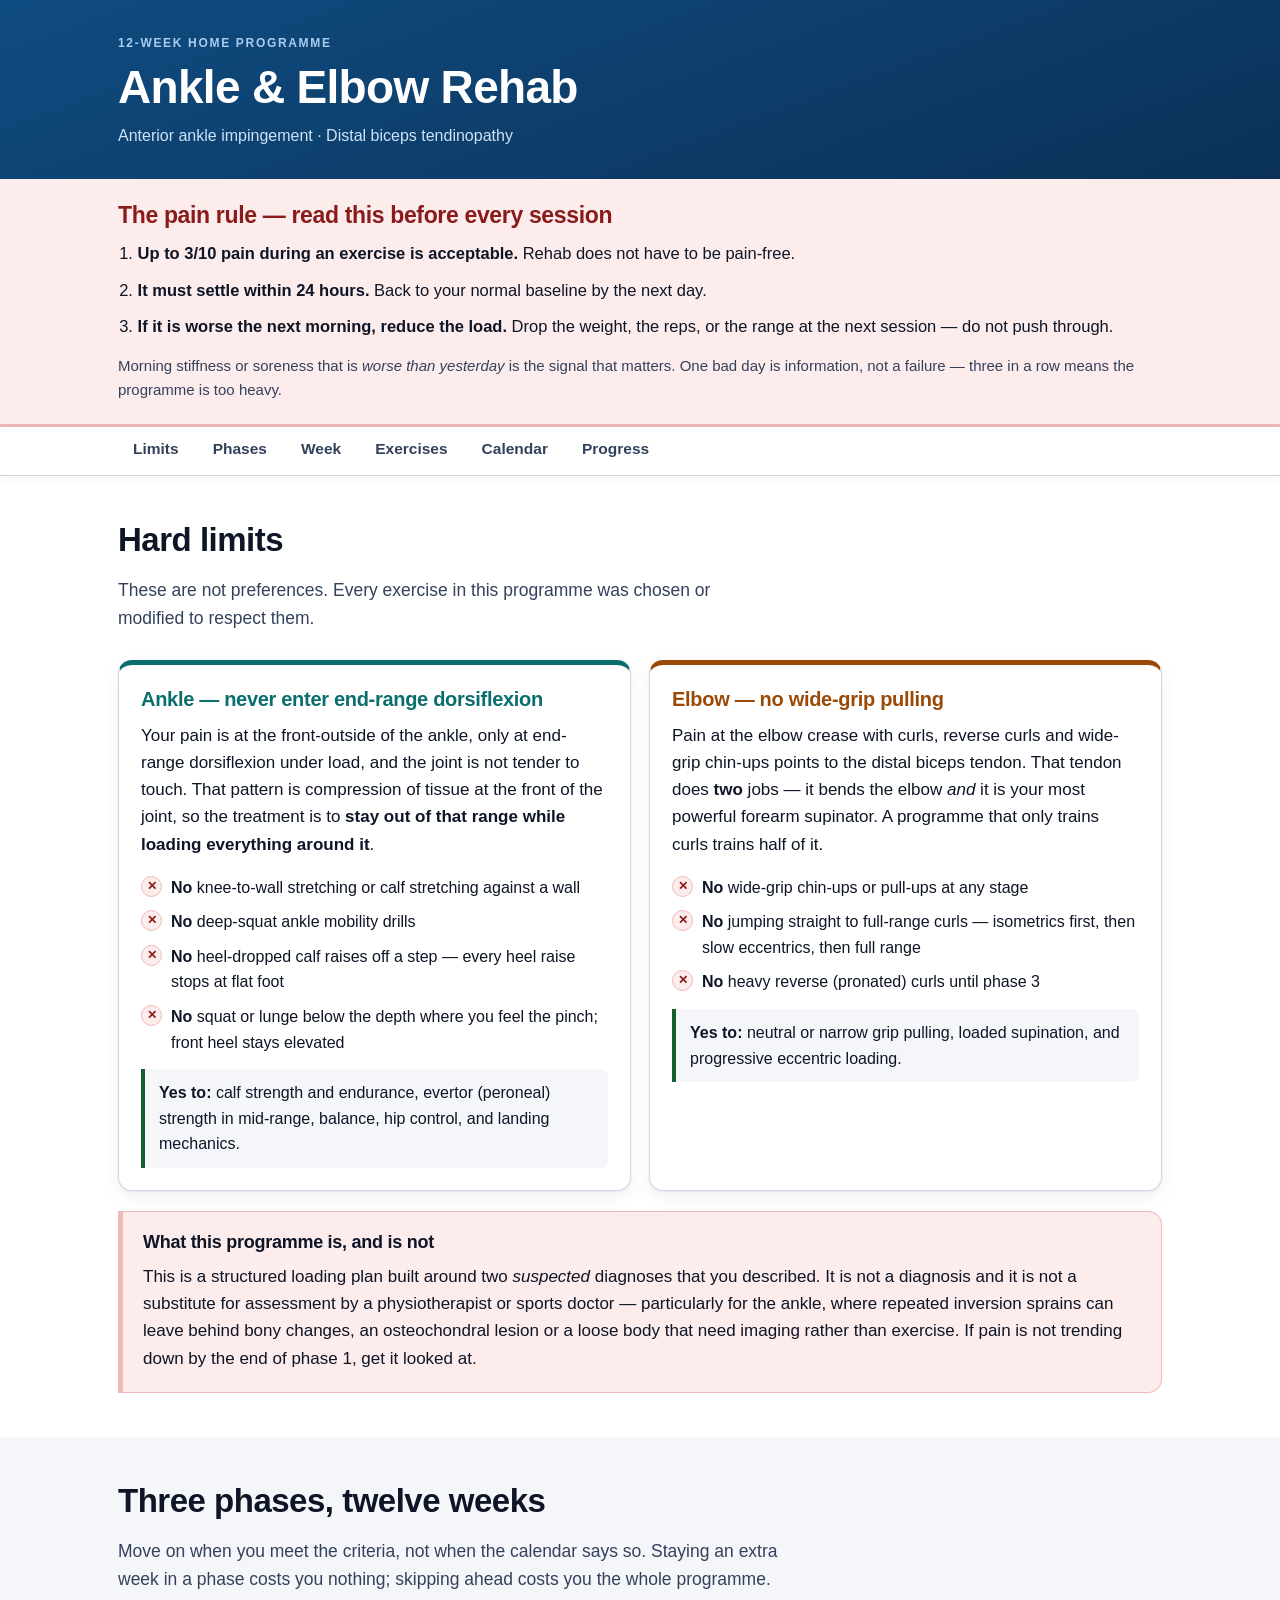
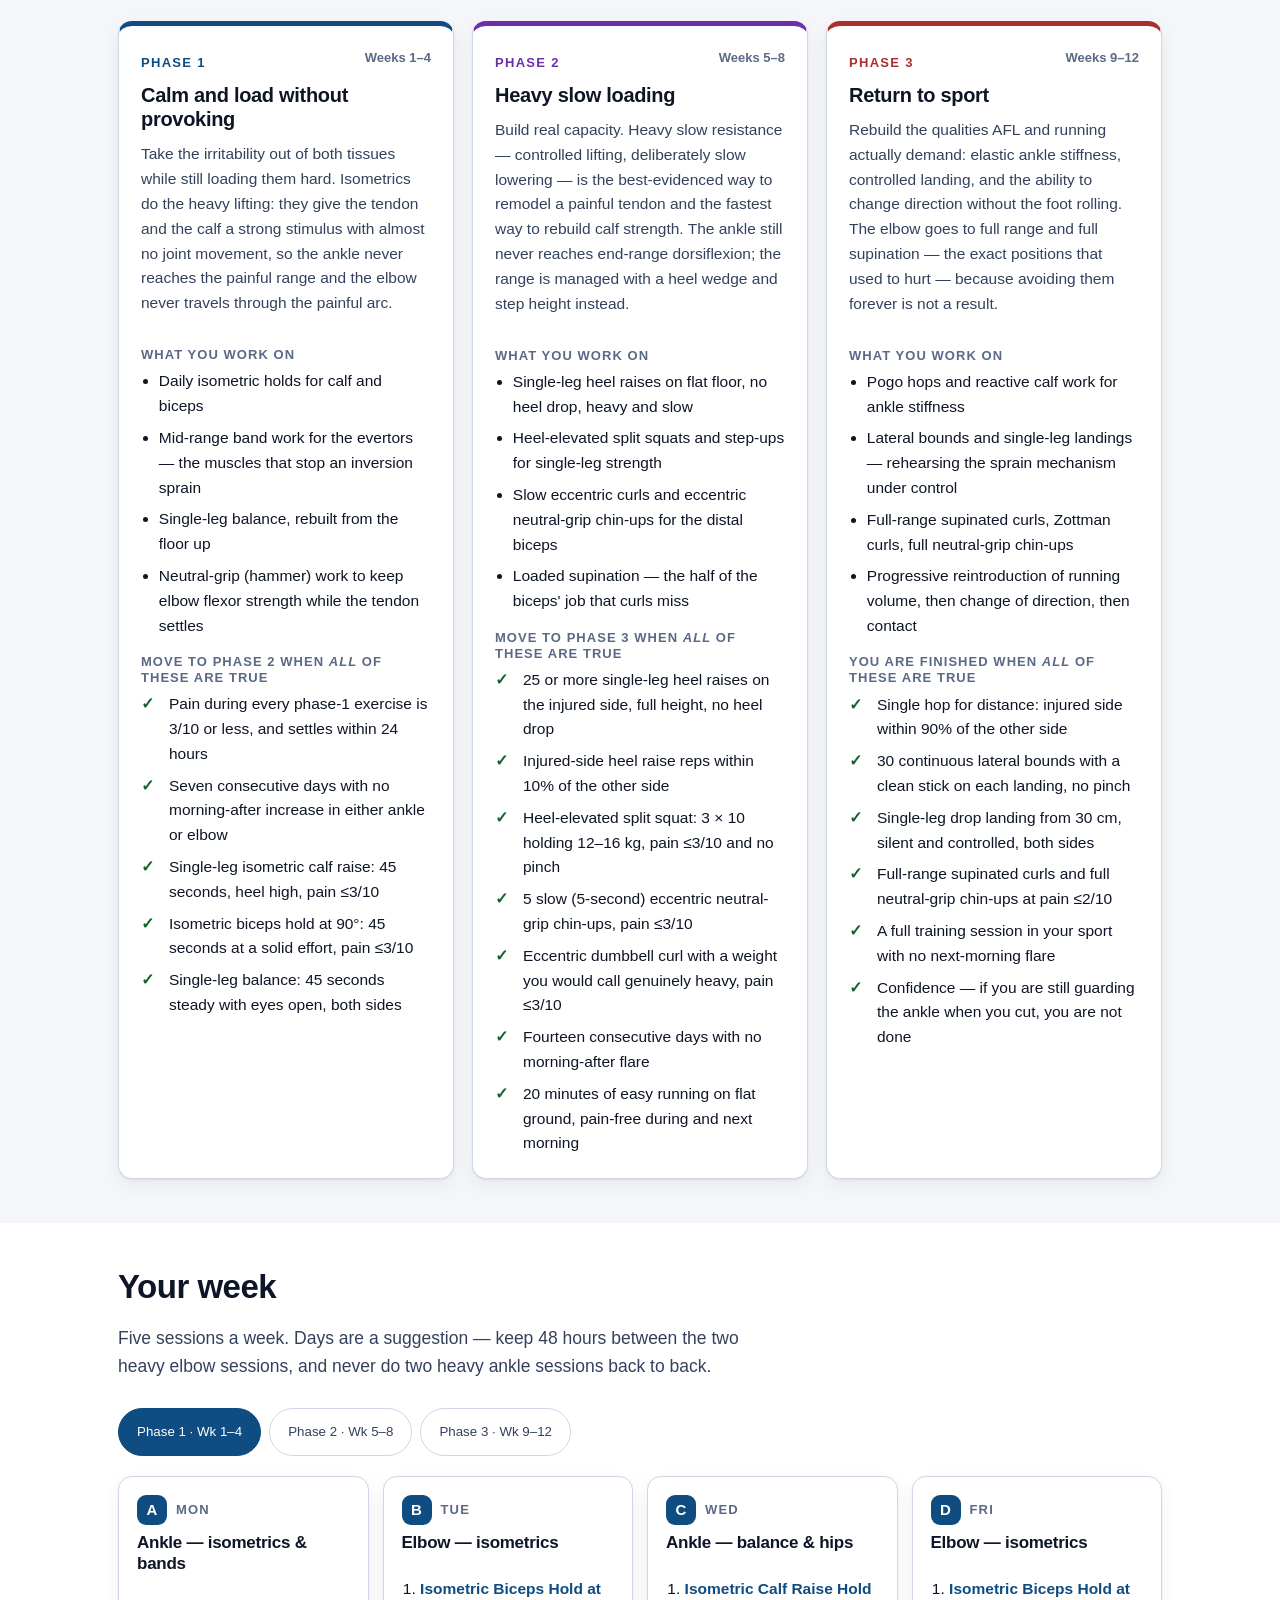
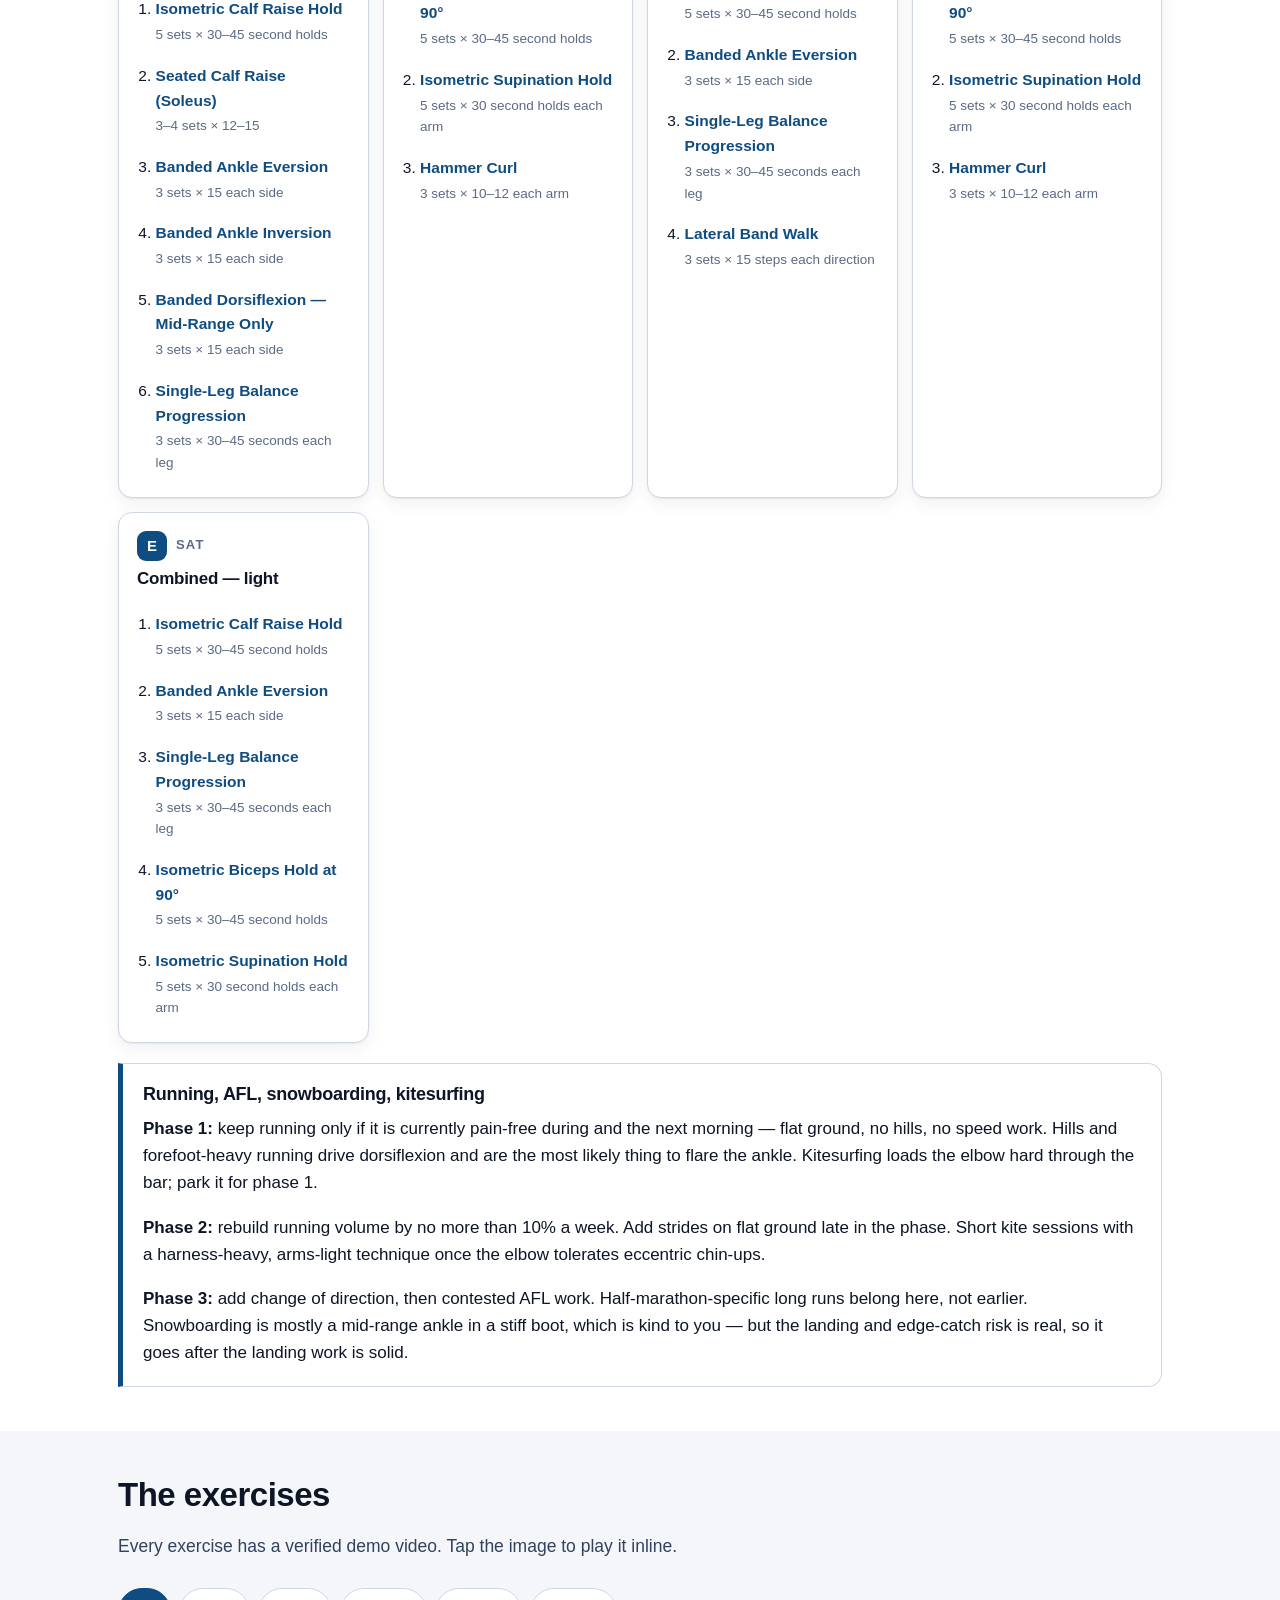
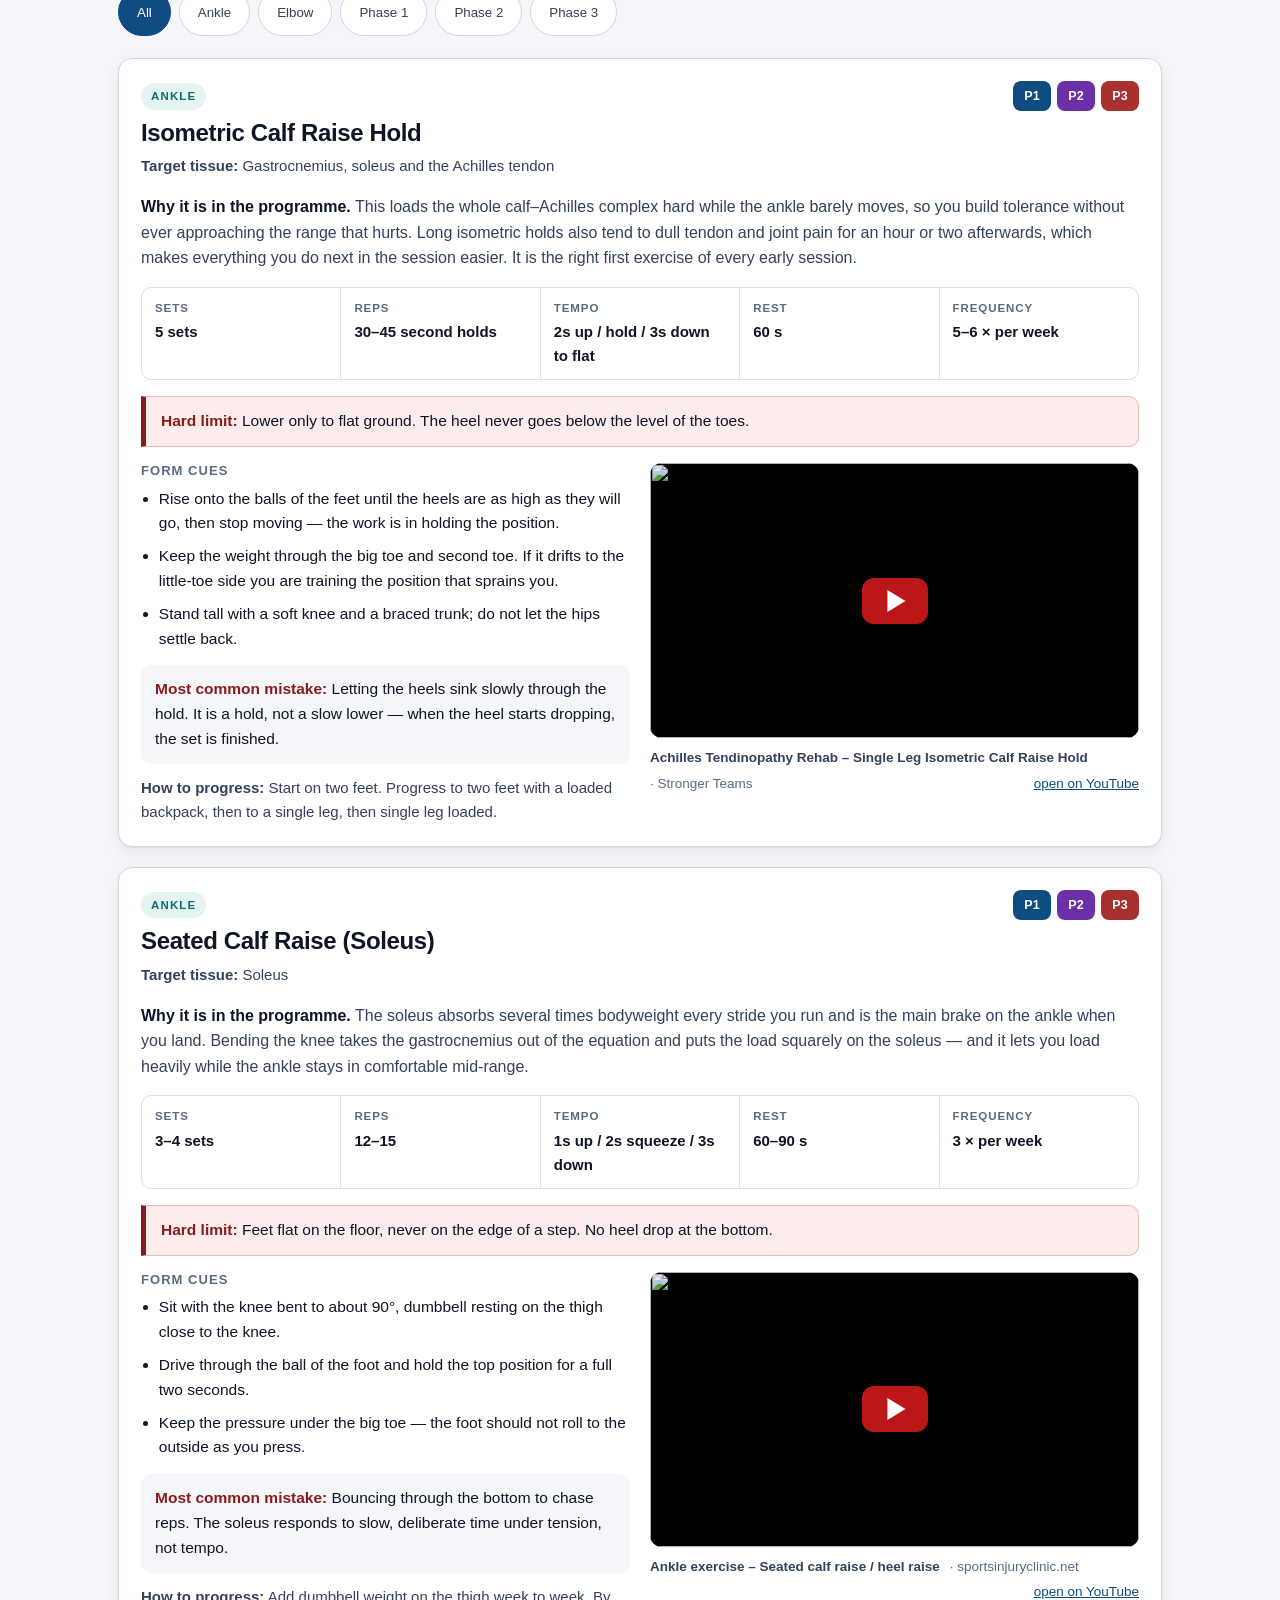
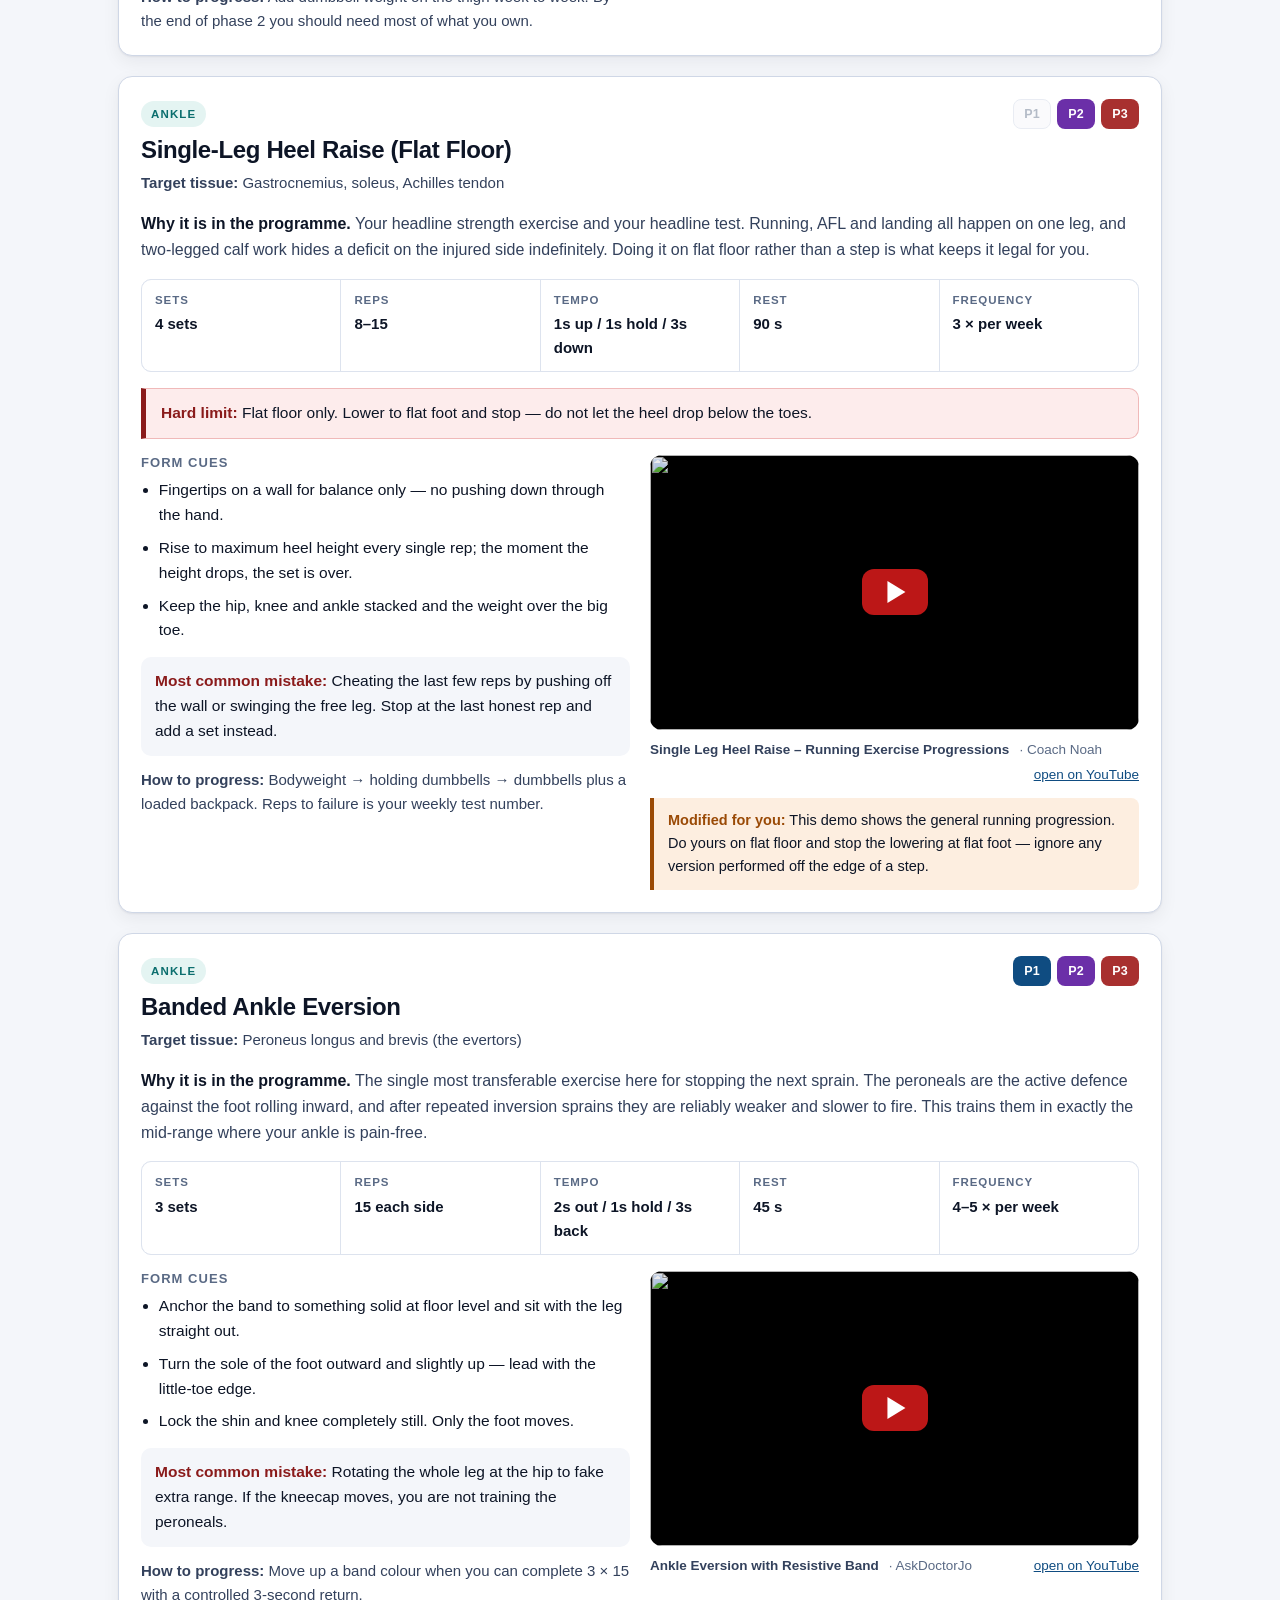
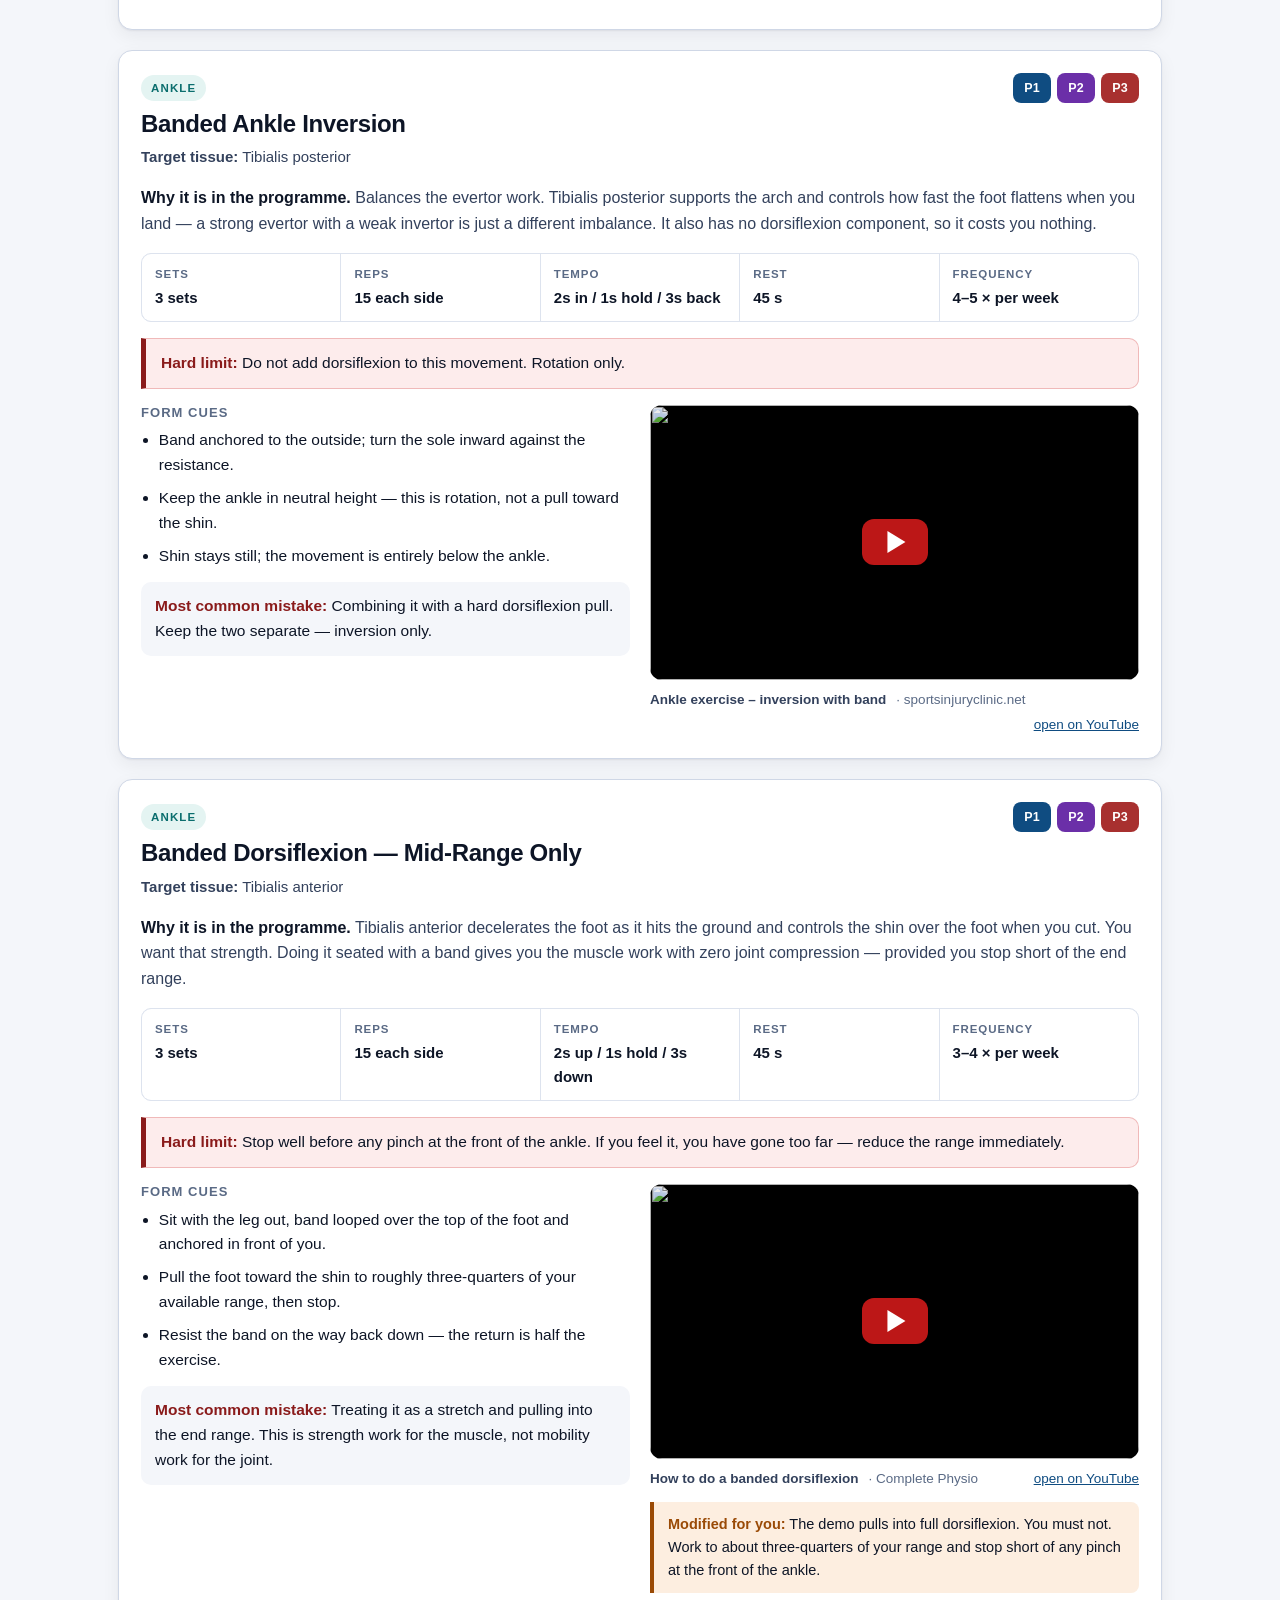
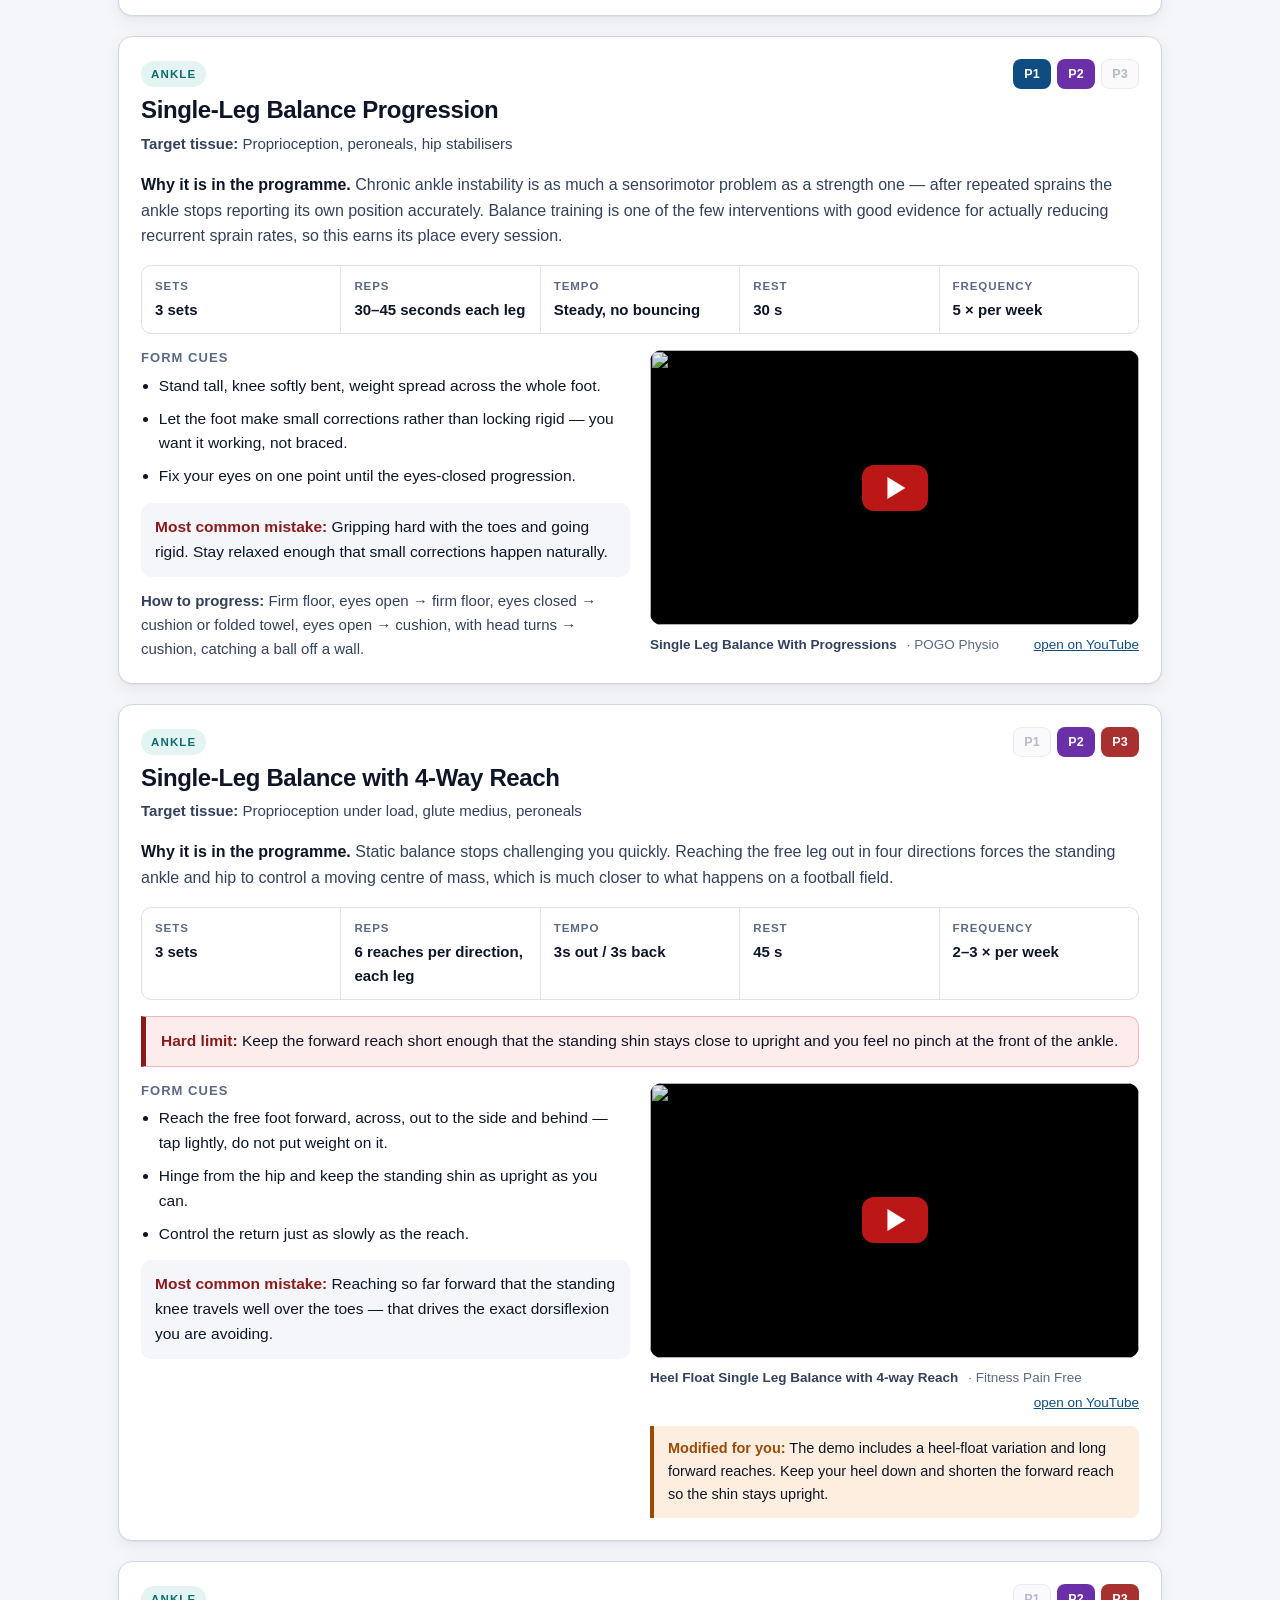
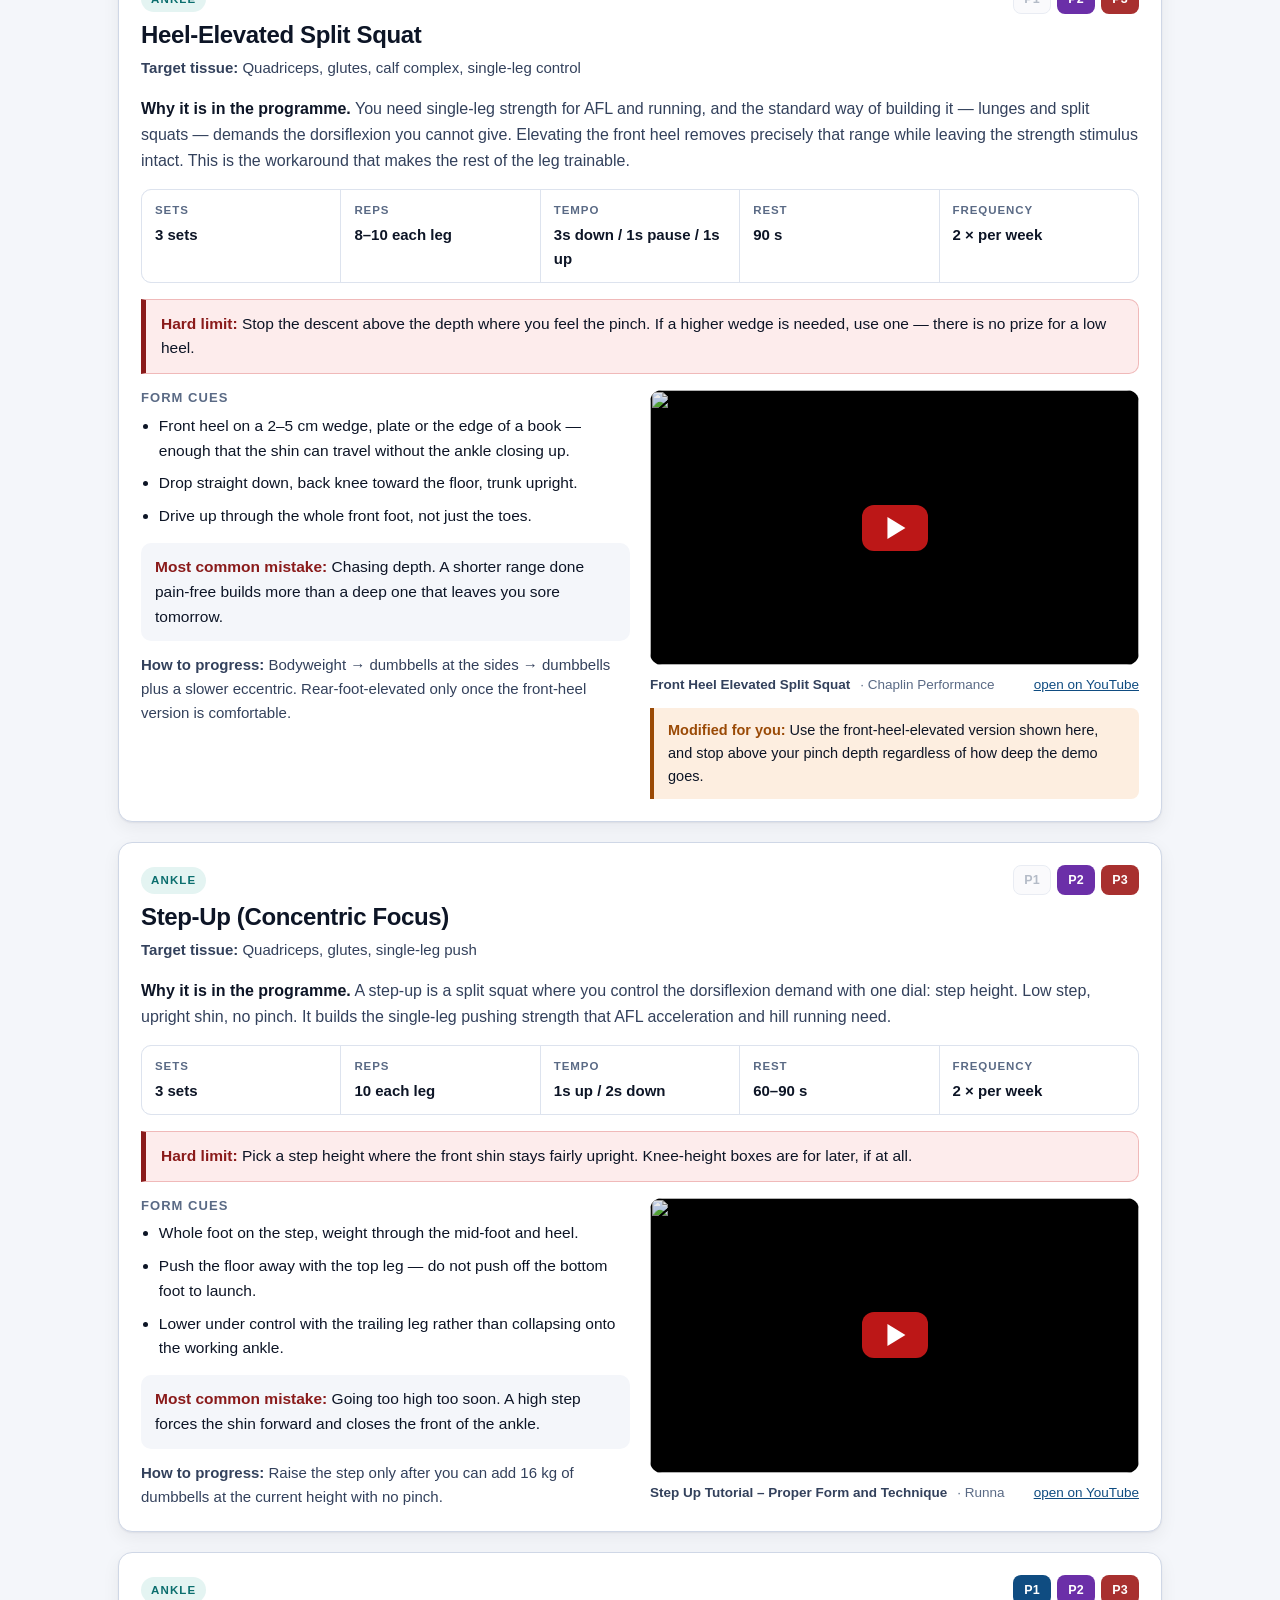
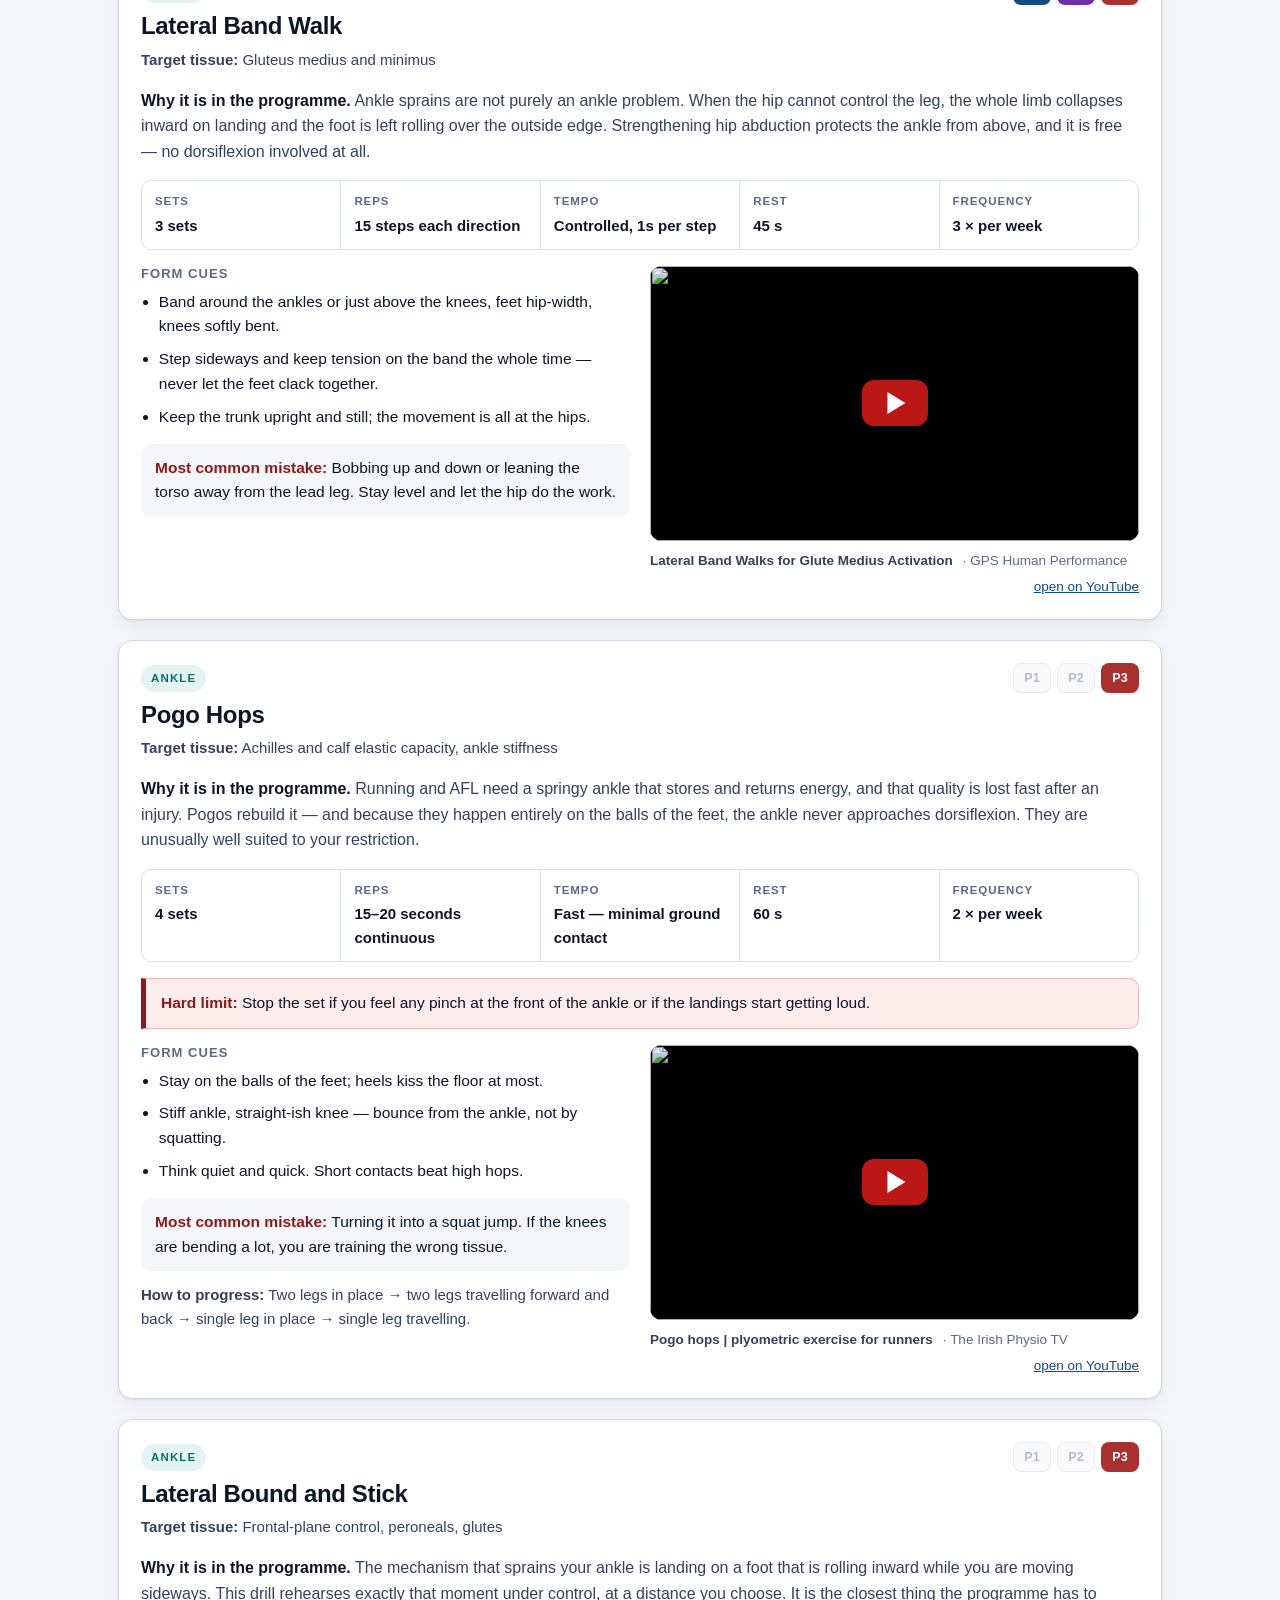
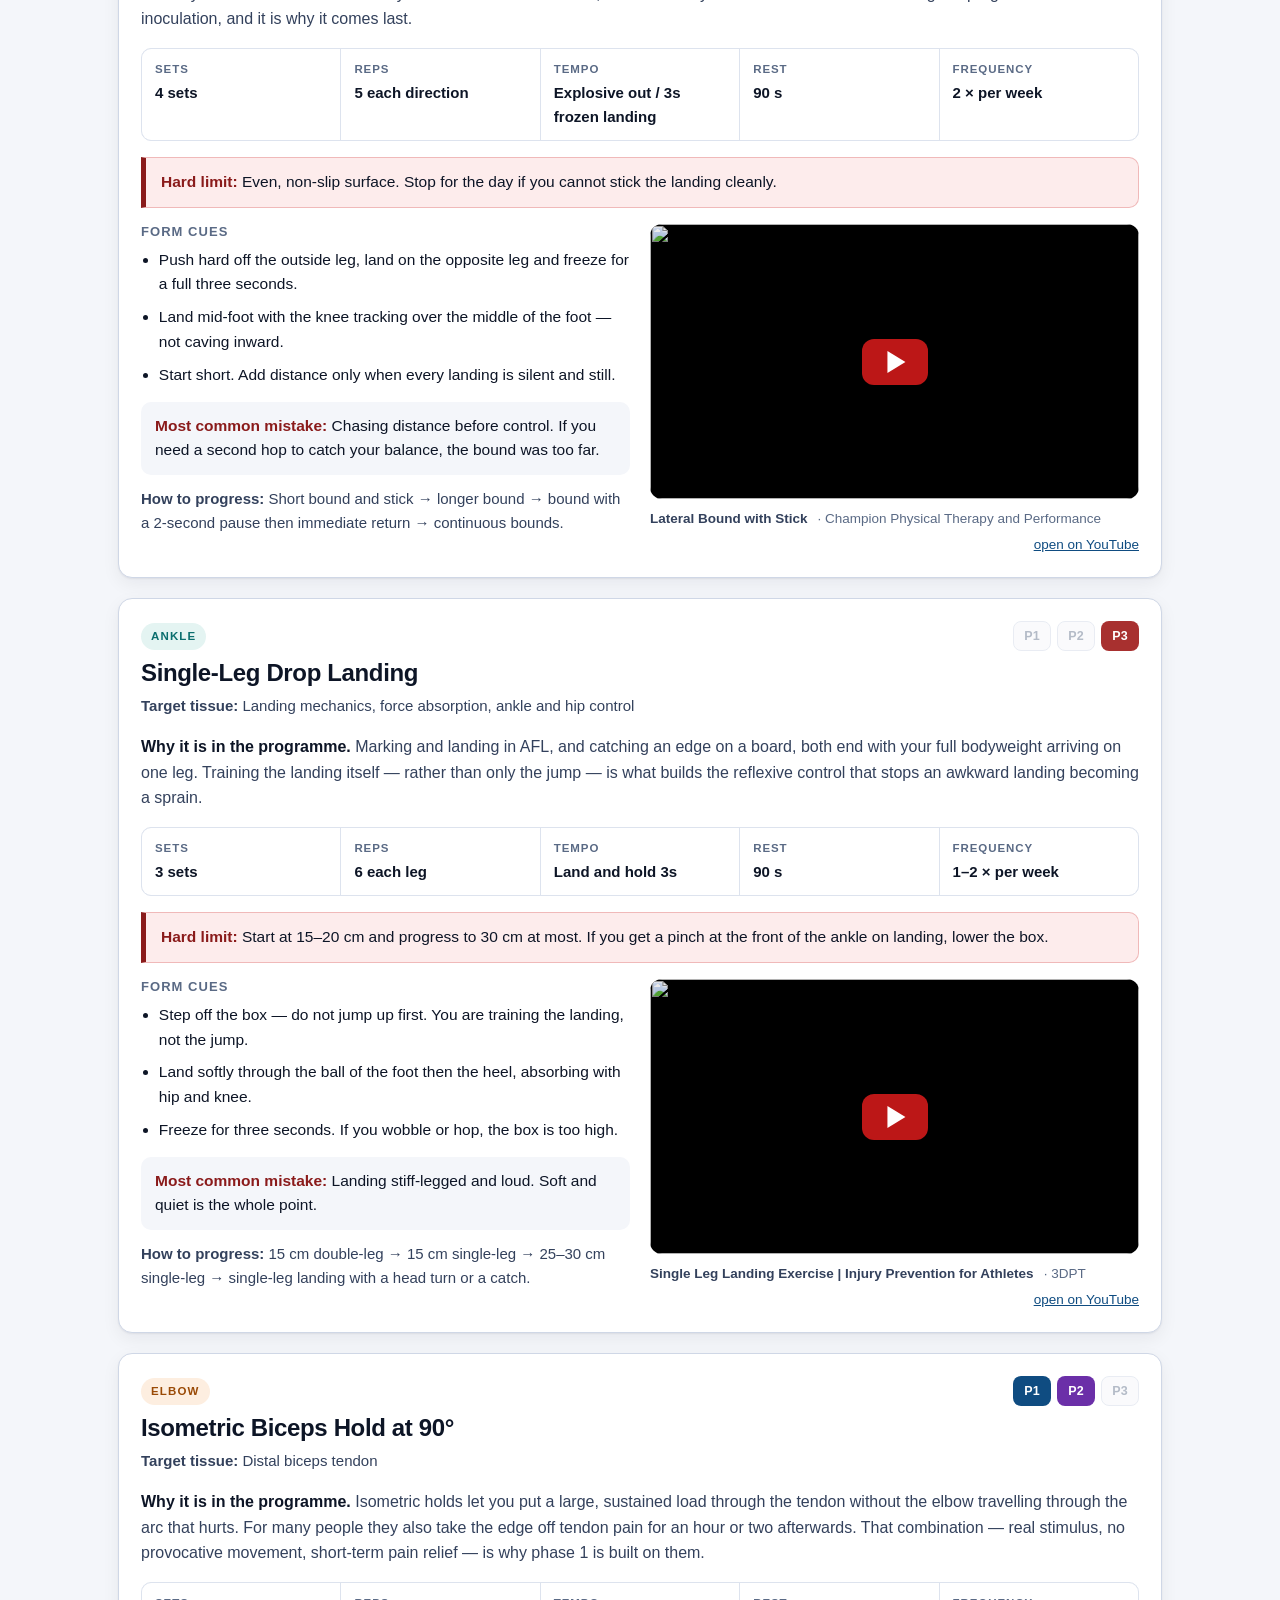
==== index.html @ 4c009134 "12-week ankle & elbow rehab site Single-page, mobile-first, offline-capable rehab programme for susp" ====
<!doctype html>
<html lang="en-AU">
<head>
<meta charset="utf-8">
<meta name="viewport" content="width=device-width, initial-scale=1, viewport-fit=cover">
<meta name="theme-color" content="#0b1220">
<meta name="description" content="A 12-week home rehab programme for anterior ankle impingement and distal biceps tendinopathy. Offline-capable, phone-first, with verified demo videos.">
<title>12-Week Ankle &amp; Elbow Rehab</title>
<link rel="manifest" href="manifest.webmanifest">
<link rel="stylesheet" href="app.css">
</head>
<body>

<a class="skip" href="#main">Skip to content</a>

<header class="hdr">
  <div class="wrap">
    <p class="kicker">12-week home programme</p>
    <h1>Ankle &amp; Elbow Rehab</h1>
    <p class="sub">Anterior ankle impingement &middot; Distal biceps tendinopathy</p>
  </div>
</header>

<div class="painbar" role="note" aria-label="Pain monitoring rule">
  <div class="wrap">
    <h2>The pain rule &mdash; read this before every session</h2>
    <ol class="painrule">
      <li><b>Up to 3/10 pain during an exercise is acceptable.</b> Rehab does not have to be pain-free.</li>
      <li><b>It must settle within 24 hours.</b> Back to your normal baseline by the next day.</li>
      <li><b>If it is worse the next morning, reduce the load.</b> Drop the weight, the reps, or the range at the next session &mdash; do not push through.</li>
    </ol>
    <p class="painnote">Morning stiffness or soreness that is <em>worse than yesterday</em> is the signal that matters. One bad day is information, not a failure &mdash; three in a row means the programme is too heavy.</p>
  </div>
</div>

<nav class="nav" id="nav" aria-label="Section navigation">
  <div class="wrap navrow">
    <a href="#rules">Limits</a>
    <a href="#phases">Phases</a>
    <a href="#week">Week</a>
    <a href="#programme">Exercises</a>
    <a href="#calendar">Calendar</a>
    <a href="#progress">Progress</a>
  </div>
</nav>

<main id="main">

  <!-- HARD LIMITS -->
  <section id="rules" class="sect">
    <div class="wrap">
      <h2 class="h2">Hard limits</h2>
      <p class="lead">These are not preferences. Every exercise in this programme was chosen or modified to respect them.</p>

      <div class="cards2">
        <article class="limit limit--ankle">
          <h3>Ankle &mdash; never enter end-range dorsiflexion</h3>
          <p>Your pain is at the front-outside of the ankle, only at end-range dorsiflexion under load, and the joint is not tender to touch. That pattern is compression of tissue at the front of the joint, so the treatment is to <b>stay out of that range while loading everything around it</b>.</p>
          <ul class="no">
            <li><b>No</b> knee-to-wall stretching or calf stretching against a wall</li>
            <li><b>No</b> deep-squat ankle mobility drills</li>
            <li><b>No</b> heel-dropped calf raises off a step &mdash; every heel raise stops at flat foot</li>
            <li><b>No</b> squat or lunge below the depth where you feel the pinch; front heel stays elevated</li>
          </ul>
          <p class="yes"><b>Yes to:</b> calf strength and endurance, evertor (peroneal) strength in mid-range, balance, hip control, and landing mechanics.</p>
        </article>

        <article class="limit limit--elbow">
          <h3>Elbow &mdash; no wide-grip pulling</h3>
          <p>Pain at the elbow crease with curls, reverse curls and wide-grip chin-ups points to the distal biceps tendon. That tendon does <b>two</b> jobs &mdash; it bends the elbow <em>and</em> it is your most powerful forearm supinator. A programme that only trains curls trains half of it.</p>
          <ul class="no">
            <li><b>No</b> wide-grip chin-ups or pull-ups at any stage</li>
            <li><b>No</b> jumping straight to full-range curls &mdash; isometrics first, then slow eccentrics, then full range</li>
            <li><b>No</b> heavy reverse (pronated) curls until phase 3</li>
          </ul>
          <p class="yes"><b>Yes to:</b> neutral or narrow grip pulling, loaded supination, and progressive eccentric loading.</p>
        </article>
      </div>

      <div class="callout callout--warn">
        <h3>What this programme is, and is not</h3>
        <p>This is a structured loading plan built around two <em>suspected</em> diagnoses that you described. It is not a diagnosis and it is not a substitute for assessment by a physiotherapist or sports doctor &mdash; particularly for the ankle, where repeated inversion sprains can leave behind bony changes, an osteochondral lesion or a loose body that need imaging rather than exercise. If pain is not trending down by the end of phase 1, get it looked at.</p>
      </div>
    </div>
  </section>

  <!-- PHASES -->
  <section id="phases" class="sect sect--alt">
    <div class="wrap">
      <h2 class="h2">Three phases, twelve weeks</h2>
      <p class="lead">Move on when you meet the criteria, not when the calendar says so. Staying an extra week in a phase costs you nothing; skipping ahead costs you the whole programme.</p>
      <div id="phaseCards" class="phasecards"></div>
    </div>
  </section>

  <!-- WEEKLY STRUCTURE -->
  <section id="week" class="sect">
    <div class="wrap">
      <h2 class="h2">Your week</h2>
      <p class="lead">Five sessions a week. Days are a suggestion &mdash; keep 48 hours between the two heavy elbow sessions, and never do two heavy ankle sessions back to back.</p>
      <div class="phasepick" role="tablist" aria-label="Choose phase">
        <button class="pbtn is-on" data-phase="1" role="tab" aria-selected="true">Phase 1 &middot; Wk 1&ndash;4</button>
        <button class="pbtn" data-phase="2" role="tab" aria-selected="false">Phase 2 &middot; Wk 5&ndash;8</button>
        <button class="pbtn" data-phase="3" role="tab" aria-selected="false">Phase 3 &middot; Wk 9&ndash;12</button>
      </div>
      <div id="weekGrid" class="weekgrid"></div>
      <div class="callout">
        <h3>Running, AFL, snowboarding, kitesurfing</h3>
        <p><b>Phase 1:</b> keep running only if it is currently pain-free during and the next morning &mdash; flat ground, no hills, no speed work. Hills and forefoot-heavy running drive dorsiflexion and are the most likely thing to flare the ankle. Kitesurfing loads the elbow hard through the bar; park it for phase 1.</p>
        <p><b>Phase 2:</b> rebuild running volume by no more than 10% a week. Add strides on flat ground late in the phase. Short kite sessions with a harness-heavy, arms-light technique once the elbow tolerates eccentric chin-ups.</p>
        <p><b>Phase 3:</b> add change of direction, then contested AFL work. Half-marathon-specific long runs belong here, not earlier. Snowboarding is mostly a mid-range ankle in a stiff boot, which is kind to you &mdash; but the landing and edge-catch risk is real, so it goes after the landing work is solid.</p>
      </div>
    </div>
  </section>

  <!-- EXERCISE LIBRARY -->
  <section id="programme" class="sect sect--alt">
    <div class="wrap">
      <h2 class="h2">The exercises</h2>
      <p class="lead">Every exercise has a verified demo video. Tap the image to play it inline.</p>
      <div class="filters" role="group" aria-label="Filter exercises">
        <button class="fbtn is-on" data-filter="all">All</button>
        <button class="fbtn" data-filter="ankle">Ankle</button>
        <button class="fbtn" data-filter="elbow">Elbow</button>
        <button class="fbtn" data-filter="p1">Phase 1</button>
        <button class="fbtn" data-filter="p2">Phase 2</button>
        <button class="fbtn" data-filter="p3">Phase 3</button>
      </div>
      <div id="exList" class="exlist"></div>
    </div>
  </section>

  <!-- CALENDAR -->
  <section id="calendar" class="sect">
    <div class="wrap">
      <h2 class="h2">12-week calendar</h2>
      <p class="lead">Tick every session you complete. Saved on this device &mdash; it survives reloads and works offline.</p>

      <div class="stats">
        <div class="stat"><span class="statnum" id="statPct">0%</span><span class="statlab">complete</span></div>
        <div class="stat"><span class="statnum" id="statDone">0<small>/60</small></span><span class="statlab">sessions</span></div>
        <div class="stat"><span class="statnum" id="statStreak">0</span><span class="statlab">current streak</span></div>
        <div class="stat"><span class="statnum" id="statBest">0</span><span class="statlab">best streak</span></div>
      </div>
      <div class="bar"><div class="barfill" id="barFill"></div></div>

      <div id="calGrid" class="cal"></div>

      <div class="calactions">
        <button class="btn btn--ghost" id="resetCal">Reset all ticks</button>
      </div>
    </div>
  </section>

  <!-- PROGRESS LOG -->
  <section id="progress" class="sect sect--alt">
    <div class="wrap">
      <h2 class="h2">Progress log</h2>
      <p class="lead">Two numbers tell you whether this is working. Record them on the same day each week, at the same time of day, before training.</p>

      <div class="cards2">
        <article class="test">
          <h3>Single-leg heel raise &mdash; reps to failure</h3>
          <p class="testwhy">Your primary calf capacity measure. A healthy active adult should manage roughly 20&ndash;30 good reps. Side-to-side difference matters more than the absolute number &mdash; you want the injured side within 10% of the other.</p>
          <p><b>Protocol:</b> stand on flat floor, fingertips on a wall for balance only. Rise to full height, lower to flat foot &mdash; <b>no heel drop below the toes</b>. About 2 seconds per rep. Stop when your heel height drops or you need to push on the wall.</p>
          <div class="vid" data-vid="TbXGtsx3Y3Y" data-title="Single Leg Heel Raise Test" data-chan="Evolution Physical Therapy &amp; Fitness"></div>
          <p class="vnote"><b>Modified for you:</b> the demo is performed on the floor, which is what you want. Ignore any cue to lower past flat.</p>
        </article>

        <article class="test test--flag">
          <h3>Knee-to-wall distance <span class="flag">read the caution</span></h3>
          <p class="testwhy">You asked for this, so it is here &mdash; but it needs a caveat. Knee-to-wall <em>is</em> end-range dorsiflexion under load. It is the exact movement your hard limit rules out as an exercise. As a once-a-fortnight measurement it is useful; as a weekly habit it risks poking the thing you are trying to calm down.</p>
          <p><b>How to take it safely:</b> measure <b>pain-limited</b>, not maximum. Foot square to the wall, heel stays down, drive the knee forward and <b>stop at the first hint of pinch</b> &mdash; not past it. Record the distance in centimetres from the big toe to the wall at that point. Hold nothing; do not repeat it five times to "warm into it". That is a stretch, and stretching is off the menu.</p>
          <p><b>What good looks like:</b> the pain-free distance increasing week to week is the win &mdash; it means the joint is tolerating more range before it complains. Deliberately no video here: the standard demos all coach you to push into the end range.</p>
        </article>
      </div>

      <div class="tablewrap">
        <table class="log" id="logTable">
          <caption>Tap any cell to type. Saved automatically on this device.</caption>
          <thead>
            <tr>
              <th scope="col" class="stick">Week</th>
              <th scope="col">Date</th>
              <th scope="col">KTW&nbsp;L<small>cm</small></th>
              <th scope="col">KTW&nbsp;R<small>cm</small></th>
              <th scope="col">Heel&nbsp;raise&nbsp;L<small>reps</small></th>
              <th scope="col">Heel&nbsp;raise&nbsp;R<small>reps</small></th>
              <th scope="col">Ankle&nbsp;pain<small>0&ndash;10</small></th>
              <th scope="col">Elbow&nbsp;pain<small>0&ndash;10</small></th>
              <th scope="col">Notes</th>
            </tr>
          </thead>
          <tbody id="logBody"></tbody>
        </table>
      </div>

      <div class="calactions">
        <button class="btn" id="exportBtn">Export my data</button>
        <label class="btn btn--ghost" for="importFile">Import backup</label>
        <input type="file" id="importFile" accept="application/json" hidden>
      </div>
      <p class="fineprint">Everything you type lives only in this browser, on this device. Nothing is sent anywhere &mdash; there is no account and no server. Clearing your browser data will erase it, so export a backup now and then.</p>
    </div>
  </section>

  <!-- VIDEO VERIFICATION -->
  <section id="sources" class="sect">
    <div class="wrap">
      <h2 class="h2">About the videos</h2>
      <p class="lead">Every video ID on this page was checked twice on <b>16 September 2026</b>: once against YouTube's oEmbed endpoint to confirm the video is live and public, and once by loading it through the YouTube IFrame Player API in a real browser to confirm it actually plays embedded. All <b id="vidCount">23</b> passed both checks.</p>
      <div class="callout">
        <h3>Two honest caveats</h3>
        <p><b>Videos need a connection.</b> The page, your ticks and your log all work offline after the first load. The videos are hosted on YouTube, so they will not play without a network. The thumbnails are cached, so you will still see which exercise is which.</p>
        <p><b>Some demos show the standard version, not your version.</b> Where a video demonstrates something your hard limits rule out &mdash; a heel drop off a step, a supinated chin-up grip, a full-range dorsiflexion pull &mdash; the exercise card carries a <span class="chipinline">Modified for you</span> note saying exactly what to do differently. Follow the card, not the video.</p>
      </div>
      <details class="srcdetails">
        <summary>Full source list with channels</summary>
        <div id="srcList" class="srclist"></div>
      </details>
    </div>
  </section>

</main>

<footer class="foot">
  <div class="wrap">
    <p>Built for a home gym: resistance bands, dumbbells, a step, a pull-up bar.</p>
    <p class="fineprint">General information only, not personalised medical advice. If pain is sharp, if the ankle locks or gives way, or if you felt a pop at the elbow with sudden weakness in supination, stop and see a clinician.</p>
  </div>
</footer>

<script src="data.js"></script>
<script src="app.js"></script>
</body>
</html>
---- app.css ----
/* ============ tokens ============ */
:root{
  --ink:#0d1526; --ink2:#33415c; --ink3:#5a6a85;
  --bg:#ffffff; --bg2:#f4f6fa; --bg3:#e9edf5;
  --line:#cfd7e6; --line2:#dde3ee;
  --brand:#0f4c81; --brand-ink:#ffffff;
  --ankle:#0b6e6e; --ankle-bg:#e4f4f2;
  --elbow:#9a4a06; --elbow-bg:#fdeee0;
  --warn:#8a1b1b; --warn-bg:#fdecec; --warn-line:#f0b9b9;
  --ok:#14612f;
  --p1:#0f4c81; --p2:#6b2fa8; --p3:#a8302f;
  --r:14px; --tap:48px;
  --shadow:0 1px 2px rgba(13,21,38,.06), 0 6px 18px rgba(13,21,38,.06);
  --wrap:1080px;
}
@media (prefers-color-scheme: dark){
  :root{
    --ink:#eef2f9; --ink2:#c2ccdd; --ink3:#95a2b8;
    --bg:#0b1220; --bg2:#121b2c; --bg3:#1b2537;
    --line:#2c3950; --line2:#243048;
    --brand:#7fb3e8; --brand-ink:#08111f;
    --ankle:#5bd6cd; --ankle-bg:#0e2b2c;
    --elbow:#f0a860; --elbow-bg:#32200e;
    --warn:#ff9b9b; --warn-bg:#2e1315; --warn-line:#5d2427;
    --ok:#7ddc9c;
    --p1:#7fb3e8; --p2:#c39cf0; --p3:#f08f8e;
    --shadow:0 1px 2px rgba(0,0,0,.4), 0 6px 18px rgba(0,0,0,.35);
  }
}
*,*::before,*::after{box-sizing:border-box}
html{-webkit-text-size-adjust:100%}
body{
  margin:0; background:var(--bg); color:var(--ink);
  font:400 17px/1.6 -apple-system,BlinkMacSystemFont,"Segoe UI",Roboto,"Helvetica Neue",Arial,sans-serif;
  -webkit-font-smoothing:antialiased;
}
h1,h2,h3,h4{line-height:1.22; margin:0 0 .5em; letter-spacing:-.015em}
p{margin:0 0 1em}
a{color:var(--brand)}
img{max-width:100%; display:block}
small{font-size:.72em; font-weight:600; opacity:.75}
.wrap{max-width:var(--wrap); margin:0 auto; padding:0 18px}
.skip{position:absolute; left:-999px}
.skip:focus{left:8px; top:8px; z-index:99; background:var(--bg); padding:10px 14px; border-radius:8px; border:2px solid var(--brand)}
:focus-visible{outline:3px solid var(--brand); outline-offset:2px; border-radius:6px}

/* ============ header ============ */
.hdr{background:linear-gradient(160deg,#0f4c81,#0b3157); color:#fff; padding:34px 0 30px}
.kicker{margin:0 0 6px; text-transform:uppercase; letter-spacing:.14em; font-size:12px; font-weight:700; color:#a9cdf0}
.hdr h1{margin:0; font-size:clamp(30px,8vw,46px); font-weight:800; color:#fff}
.hdr .sub{margin:8px 0 0; color:#cfe2f6; font-size:16px}

/* ============ pain rule banner ============ */
.painbar{background:var(--warn-bg); border-bottom:3px solid var(--warn-line); padding:22px 0}
.painbar h2{font-size:clamp(19px,4.6vw,23px); color:var(--warn); margin-bottom:.5em}
.painrule{margin:0; padding-left:1.15em; display:grid; gap:10px}
.painrule li{font-size:16.5px; color:var(--ink)}
.painnote{margin:14px 0 0; font-size:15px; color:var(--ink2)}

/* ============ nav ============ */
.nav{position:sticky; top:0; z-index:30; background:var(--bg); border-bottom:1px solid var(--line); box-shadow:0 2px 10px rgba(13,21,38,.05)}
.navrow{display:flex; gap:4px; overflow-x:auto; scrollbar-width:none; -webkit-overflow-scrolling:touch}
.navrow::-webkit-scrollbar{display:none}
.nav a{
  flex:0 0 auto; min-height:var(--tap); display:flex; align-items:center; padding:0 15px;
  color:var(--ink2); text-decoration:none; font-weight:650; font-size:15.5px; white-space:nowrap;
  border-bottom:3px solid transparent;
}
.nav a:hover,.nav a:focus{color:var(--brand); border-bottom-color:var(--brand)}

/* ============ sections ============ */
.sect{padding:44px 0}
.sect--alt{background:var(--bg2)}
.h2{font-size:clamp(24px,6vw,33px); font-weight:800}
.lead{font-size:17.5px; color:var(--ink2); max-width:68ch; margin-bottom:1.6em}

/* ============ hard limits ============ */
.cards2{display:grid; gap:18px}
@media(min-width:840px){.cards2{grid-template-columns:1fr 1fr}}
.limit{background:var(--bg); border:1px solid var(--line); border-radius:var(--r); padding:22px; box-shadow:var(--shadow)}
.limit h3{font-size:20px}
.limit--ankle{border-top:5px solid var(--ankle)}
.limit--ankle h3{color:var(--ankle)}
.limit--elbow{border-top:5px solid var(--elbow)}
.limit--elbow h3{color:var(--elbow)}
ul.no{list-style:none; padding:0; margin:0 0 14px; display:grid; gap:9px}
ul.no li{position:relative; padding-left:30px; font-size:16px}
ul.no li::before{
  content:"✕"; position:absolute; left:0; top:1px; width:21px; height:21px; border-radius:50%;
  background:var(--warn-bg); color:var(--warn); border:1px solid var(--warn-line);
  display:grid; place-items:center; font-size:12px; font-weight:800;
}
.yes{background:var(--bg2); border-left:4px solid var(--ok); padding:11px 14px; border-radius:0 8px 8px 0; margin:0; font-size:16px}
.callout{background:var(--bg); border:1px solid var(--line); border-left:5px solid var(--brand); border-radius:0 var(--r) var(--r) 0; padding:20px; margin-top:20px}
.callout h3{font-size:18px; margin-bottom:.5em}
.callout p:last-child{margin-bottom:0}
.callout--warn{border-left-color:var(--warn); background:var(--warn-bg); border-color:var(--warn-line)}

/* ============ phases ============ */
.phasecards{display:grid; gap:18px}
@media(min-width:900px){.phasecards{grid-template-columns:repeat(3,1fr)}}
.phase{background:var(--bg); border:1px solid var(--line); border-radius:var(--r); padding:22px; box-shadow:var(--shadow); display:flex; flex-direction:column}
.phase--1{border-top:5px solid var(--p1)} .phase--2{border-top:5px solid var(--p2)} .phase--3{border-top:5px solid var(--p3)}
.pnum{font-weight:800; font-size:13px; letter-spacing:.1em; text-transform:uppercase}
.phase--1 .pnum{color:var(--p1)} .phase--2 .pnum{color:var(--p2)} .phase--3 .pnum{color:var(--p3)}
.pwk{float:right; font-size:13px; font-weight:700; color:var(--ink3)}
.phase h3{font-size:20px; margin:.35em 0 .55em}
.paim{font-size:15.5px; color:var(--ink2)}
.phase h4{font-size:13px; text-transform:uppercase; letter-spacing:.08em; color:var(--ink3); margin:1.2em 0 .5em}
.pfocus,.pexit{margin:0; padding-left:1.15em; display:grid; gap:7px; font-size:15.5px}
.pexit li{color:var(--ink)}
.pexit{padding-left:0; list-style:none}
.pexit li{position:relative; padding-left:28px}
.pexit li::before{content:"✓"; position:absolute; left:0; top:0; color:var(--ok); font-weight:800}

/* ============ week ============ */
.phasepick{display:flex; gap:8px; flex-wrap:wrap; margin-bottom:20px}
.pbtn,.fbtn,.btn{
  min-height:var(--tap); padding:0 18px; border-radius:999px; border:1.5px solid var(--line);
  background:var(--bg); color:var(--ink2); font:650 15.5px/1 inherit; cursor:pointer;
  display:inline-flex; align-items:center; justify-content:center;
}
.pbtn.is-on,.fbtn.is-on{background:var(--brand); border-color:var(--brand); color:var(--brand-ink)}
.btn{background:var(--brand); border-color:var(--brand); color:var(--brand-ink); font-weight:700}
.btn--ghost{background:var(--bg); color:var(--ink2); border-color:var(--line)}
.weekgrid{display:grid; gap:14px}
@media(min-width:760px){.weekgrid{grid-template-columns:repeat(auto-fit,minmax(240px,1fr))}}
.wday{background:var(--bg); border:1px solid var(--line); border-radius:var(--r); padding:18px; box-shadow:var(--shadow)}
.wday header{display:flex; align-items:center; gap:9px; margin-bottom:8px}
.wkey{width:30px; height:30px; border-radius:9px; background:var(--brand); color:var(--brand-ink); display:grid; place-items:center; font-weight:800; font-size:15px}
.wdayname{font-size:13px; font-weight:700; letter-spacing:.09em; text-transform:uppercase; color:var(--ink3)}
.wday h3{font-size:17px; margin-bottom:.7em}
.wlist{margin:0; padding-left:1.2em; display:grid; gap:2px; font-size:15.5px}
.wlist li{padding:5px 0}
.wlist a{text-decoration:none; font-weight:600; display:block; padding:6px 0 2px}
.wlist a:hover{text-decoration:underline}
.wdose{display:block; font-size:13.5px; color:var(--ink3)}

/* ============ exercises ============ */
.filters{display:flex; gap:8px; flex-wrap:wrap; margin-bottom:22px}
.exlist{display:grid; gap:20px}
.ex{background:var(--bg); border:1px solid var(--line); border-radius:var(--r); padding:22px; box-shadow:var(--shadow); scroll-margin-top:72px}
.exhead{display:flex; gap:12px; justify-content:space-between; align-items:flex-start; flex-wrap:wrap}
.region{display:inline-block; font-size:11.5px; font-weight:800; letter-spacing:.1em; text-transform:uppercase; padding:4px 10px; border-radius:999px; margin-bottom:8px}
.region--ankle{background:var(--ankle-bg); color:var(--ankle)}
.region--elbow{background:var(--elbow-bg); color:var(--elbow)}
.ex h3{font-size:clamp(20px,4.6vw,24px); margin:0 0 .3em}
.target{font-size:15px; color:var(--ink2); margin:0}
.chips{display:flex; gap:6px}
.chip{width:38px; height:30px; border-radius:8px; display:grid; place-items:center; font-size:12.5px; font-weight:800; border:1.5px solid var(--line); color:var(--ink3); background:var(--bg2)}
.chip--on{color:#fff; border-color:transparent}
.chip--p1{background:var(--p1)} .chip--p2{background:var(--p2)} .chip--p3{background:var(--p3)}
@media (prefers-color-scheme: dark){ .chip--on{color:#08111f} }
.chip--off{opacity:.45}
.why{margin:16px 0; font-size:16px; color:var(--ink2)}
.why b{color:var(--ink)}
.dose{display:grid; grid-template-columns:repeat(2,1fr); gap:1px; background:var(--line2); border:1px solid var(--line2); border-radius:10px; overflow:hidden; margin:0 0 16px}
@media(min-width:680px){.dose{grid-template-columns:repeat(5,1fr)}}
.dose>div{background:var(--bg); padding:11px 13px}
.dose dt{font-size:11.5px; font-weight:800; letter-spacing:.08em; text-transform:uppercase; color:var(--ink3)}
.dose dd{margin:3px 0 0; font-size:15px; font-weight:650}
.safety{background:var(--warn-bg); border:1px solid var(--warn-line); border-left:5px solid var(--warn); color:var(--ink); padding:12px 15px; border-radius:0 10px 10px 0; font-size:15.5px; margin:0 0 16px}
.safety b{color:var(--warn)}
.exbody{display:grid; gap:20px}
@media(min-width:800px){.exbody{grid-template-columns:1fr 1fr; align-items:start}}
.excol h4{font-size:13px; text-transform:uppercase; letter-spacing:.08em; color:var(--ink3); margin:0 0 .6em}
.cues{margin:0 0 14px; padding-left:1.15em; display:grid; gap:8px; font-size:15.5px}
.mistake{background:var(--bg2); border-radius:10px; padding:12px 14px; font-size:15.5px; margin:0 0 12px}
.mistake b{color:var(--warn)}
.progression{font-size:15px; color:var(--ink2); margin:0}

/* video facade */
.vid{position:relative}
.vidbtn{
  display:block; width:100%; padding:0; border:0; background:#000; border-radius:12px; overflow:hidden;
  cursor:pointer; position:relative; aspect-ratio:16/9; line-height:0;
}
.vidthumb{width:100%; height:100%; object-fit:cover; opacity:.92}
.playicon{
  position:absolute; inset:0; margin:auto; width:66px; height:46px; border-radius:12px;
  background:rgba(200,25,25,.94); display:block;
}
.playicon::after{content:""; position:absolute; top:50%; left:50%; transform:translate(-42%,-50%); border-style:solid; border-width:11px 0 11px 18px; border-color:transparent transparent transparent #fff}
.vidbtn:hover .playicon{background:#c81919}
.vidframe{width:100%; aspect-ratio:16/9; border:0; border-radius:12px; display:block; background:#000}
.vidmeta{display:flex; flex-wrap:wrap; gap:4px 10px; align-items:baseline; margin:9px 0 0; font-size:13.5px; color:var(--ink3)}
.vidtitle{font-weight:650; color:var(--ink2)}
.vidchan::before{content:"· "}
.vidlink{margin-left:auto}
.vnote{background:var(--elbow-bg); border-left:4px solid var(--elbow); padding:11px 14px; border-radius:0 8px 8px 0; font-size:14.5px; margin:12px 0 0; color:var(--ink)}
.vnote b{color:var(--elbow)}
.chipinline{background:var(--elbow-bg); color:var(--elbow); padding:2px 8px; border-radius:6px; font-weight:700; font-size:.92em; white-space:nowrap}

/* ============ calendar ============ */
.stats{display:grid; grid-template-columns:repeat(2,1fr); gap:10px; margin-bottom:14px}
@media(min-width:600px){.stats{grid-template-columns:repeat(4,1fr)}}
.stat{background:var(--bg); border:1px solid var(--line); border-radius:var(--r); padding:15px; text-align:center; box-shadow:var(--shadow)}
.statnum{display:block; font-size:clamp(26px,7vw,34px); font-weight:800; color:var(--brand); letter-spacing:-.02em}
.statlab{display:block; font-size:12.5px; text-transform:uppercase; letter-spacing:.08em; color:var(--ink3); font-weight:700; margin-top:2px}
.bar{height:12px; background:var(--bg3); border-radius:999px; overflow:hidden; margin-bottom:22px}
.barfill{height:100%; width:0; background:linear-gradient(90deg,var(--p1),var(--p2),var(--p3)); border-radius:999px; transition:width .25s ease}
.cal{display:grid; gap:12px}
@media(min-width:720px){.cal{grid-template-columns:1fr 1fr}}
.calweek{background:var(--bg); border:1px solid var(--line); border-radius:var(--r); padding:14px; box-shadow:var(--shadow)}
.calweek--p1{border-left:5px solid var(--p1)} .calweek--p2{border-left:5px solid var(--p2)} .calweek--p3{border-left:5px solid var(--p3)}
.calhead{display:flex; justify-content:space-between; align-items:baseline; margin-bottom:10px}
.calwk{font-weight:800; font-size:16px}
.calphase{font-size:12px; font-weight:700; text-transform:uppercase; letter-spacing:.08em; color:var(--ink3)}
.calrow{display:grid; grid-template-columns:repeat(5,1fr); gap:7px}
.tick{
  position:relative; min-height:56px; border:2px solid var(--line); border-radius:11px; background:var(--bg2);
  display:flex; flex-direction:column; align-items:center; justify-content:center; gap:1px; cursor:pointer;
  transition:background .12s, border-color .12s;
}
.tick input{position:absolute; opacity:0; width:100%; height:100%; margin:0; cursor:pointer}
.tickkey{font-weight:800; font-size:16px; color:var(--ink2)}
.tickday{font-size:10.5px; font-weight:700; letter-spacing:.06em; text-transform:uppercase; color:var(--ink3)}
.tick.is-on{background:var(--ok); border-color:var(--ok)}
.tick.is-on .tickkey,.tick.is-on .tickday{color:#fff}
@media (prefers-color-scheme: dark){ .tick.is-on .tickkey,.tick.is-on .tickday{color:#08111f} }
.tick.is-on::after{content:"✓"; position:absolute; top:2px; right:6px; font-size:12px; font-weight:800; color:#fff}
@media (prefers-color-scheme: dark){ .tick.is-on::after{color:#08111f} }
.tick input:focus-visible{outline:3px solid var(--brand); outline-offset:2px; border-radius:11px}
.calactions{display:flex; gap:10px; flex-wrap:wrap; margin-top:20px}

/* ============ progress log ============ */
.test{background:var(--bg); border:1px solid var(--line); border-radius:var(--r); padding:22px; box-shadow:var(--shadow)}
.test h3{font-size:19px}
.test--flag{border-left:5px solid var(--warn)}
.flag{display:inline-block; vertical-align:middle; background:var(--warn-bg); color:var(--warn); border:1px solid var(--warn-line); font-size:11.5px; font-weight:800; letter-spacing:.06em; text-transform:uppercase; padding:3px 9px; border-radius:999px; margin-left:6px}
.testwhy{font-size:15.5px; color:var(--ink2)}
.tablewrap{overflow-x:auto; margin-top:22px; border:1px solid var(--line); border-radius:var(--r); background:var(--bg); box-shadow:var(--shadow)}
table.log{border-collapse:separate; border-spacing:0; width:100%; min-width:840px; font-size:15px}
table.log caption{text-align:left; padding:14px 16px 10px; color:var(--ink3); font-size:14px; caption-side:top}
table.log th,table.log td{border-bottom:1px solid var(--line2); padding:0; text-align:left}
table.log thead th{background:var(--bg2); padding:10px 12px; font-size:12px; text-transform:uppercase; letter-spacing:.06em; color:var(--ink3); font-weight:800; white-space:nowrap; vertical-align:bottom}
table.log thead th small{display:block; text-transform:none; letter-spacing:0; font-weight:600}
th.stick{position:sticky; left:0; background:var(--bg2); z-index:2; padding:10px 12px; font-weight:800; min-width:56px}
tbody th.stick{background:var(--bg); border-right:1px solid var(--line2)}
tbody th.stick small{display:block; color:var(--ink3)}
.logrow--p1 th.stick{box-shadow:inset 4px 0 0 var(--p1)}
.logrow--p2 th.stick{box-shadow:inset 4px 0 0 var(--p2)}
.logrow--p3 th.stick{box-shadow:inset 4px 0 0 var(--p3)}
table.log input{
  width:100%; min-height:var(--tap); border:0; background:transparent; color:var(--ink);
  font:inherit; padding:0 12px; border-radius:0;
}
table.log input:focus{outline:none; background:var(--bg3); box-shadow:inset 0 0 0 2px var(--brand)}
.td--notes input{min-width:220px}
.td--date input{min-width:150px}
.fineprint{font-size:14px; color:var(--ink3); margin-top:16px; max-width:68ch}

/* ============ sources ============ */
.srcdetails{background:var(--bg); border:1px solid var(--line); border-radius:var(--r); padding:0; margin-top:20px; overflow:hidden}
.srcdetails summary{min-height:var(--tap); display:flex; align-items:center; padding:0 20px; cursor:pointer; font-weight:700; color:var(--brand)}
.srclist{padding:0 20px 8px}
.srcol{margin:0; padding-left:1.3em; display:grid; gap:11px; font-size:15px}
.srcchan{color:var(--ink3); font-size:13.5px}

/* ============ footer ============ */
.foot{background:var(--bg3); border-top:1px solid var(--line); padding:30px 0; margin-top:10px}
.foot p{margin:0 0 8px; font-size:15px; color:var(--ink2)}

@media print{ .nav,.calactions,.filters,.phasepick{display:none} .ex{break-inside:avoid} }
@media (prefers-reduced-motion: reduce){ *{transition:none !important; animation:none !important} }
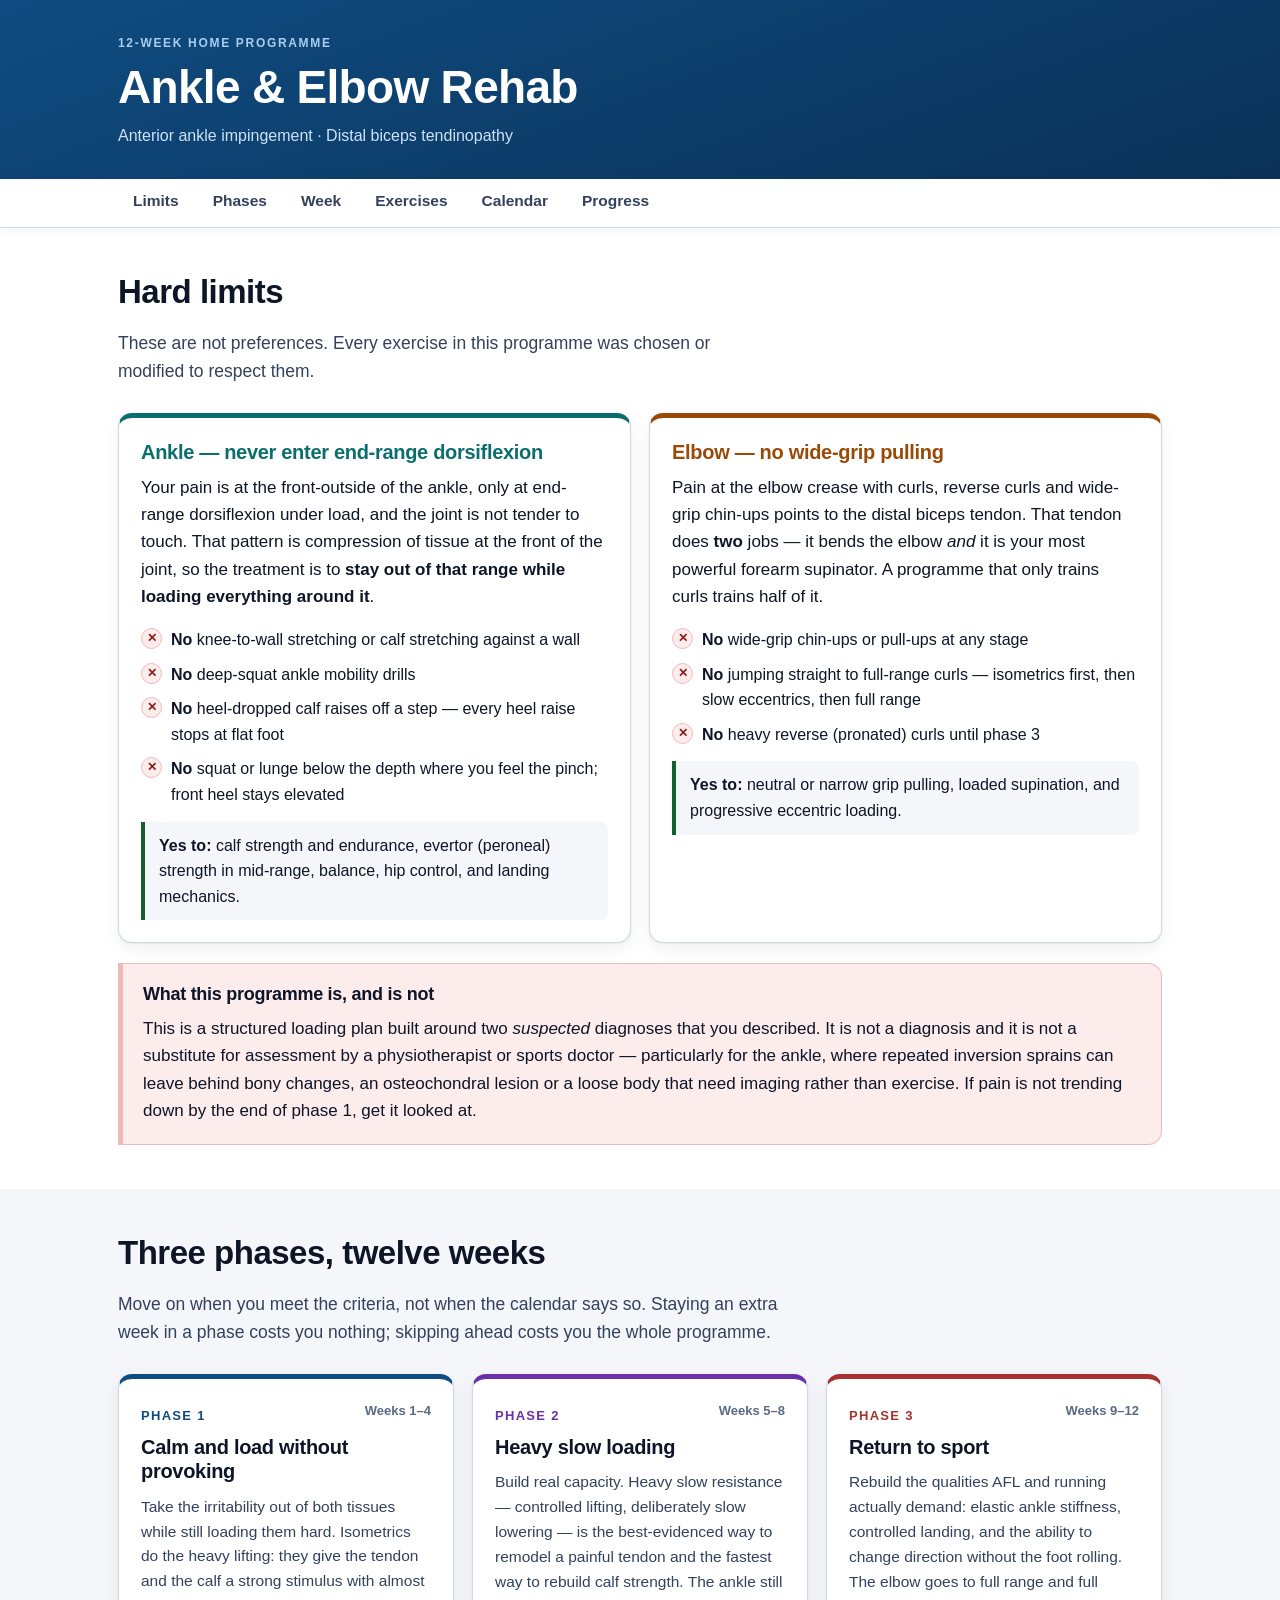
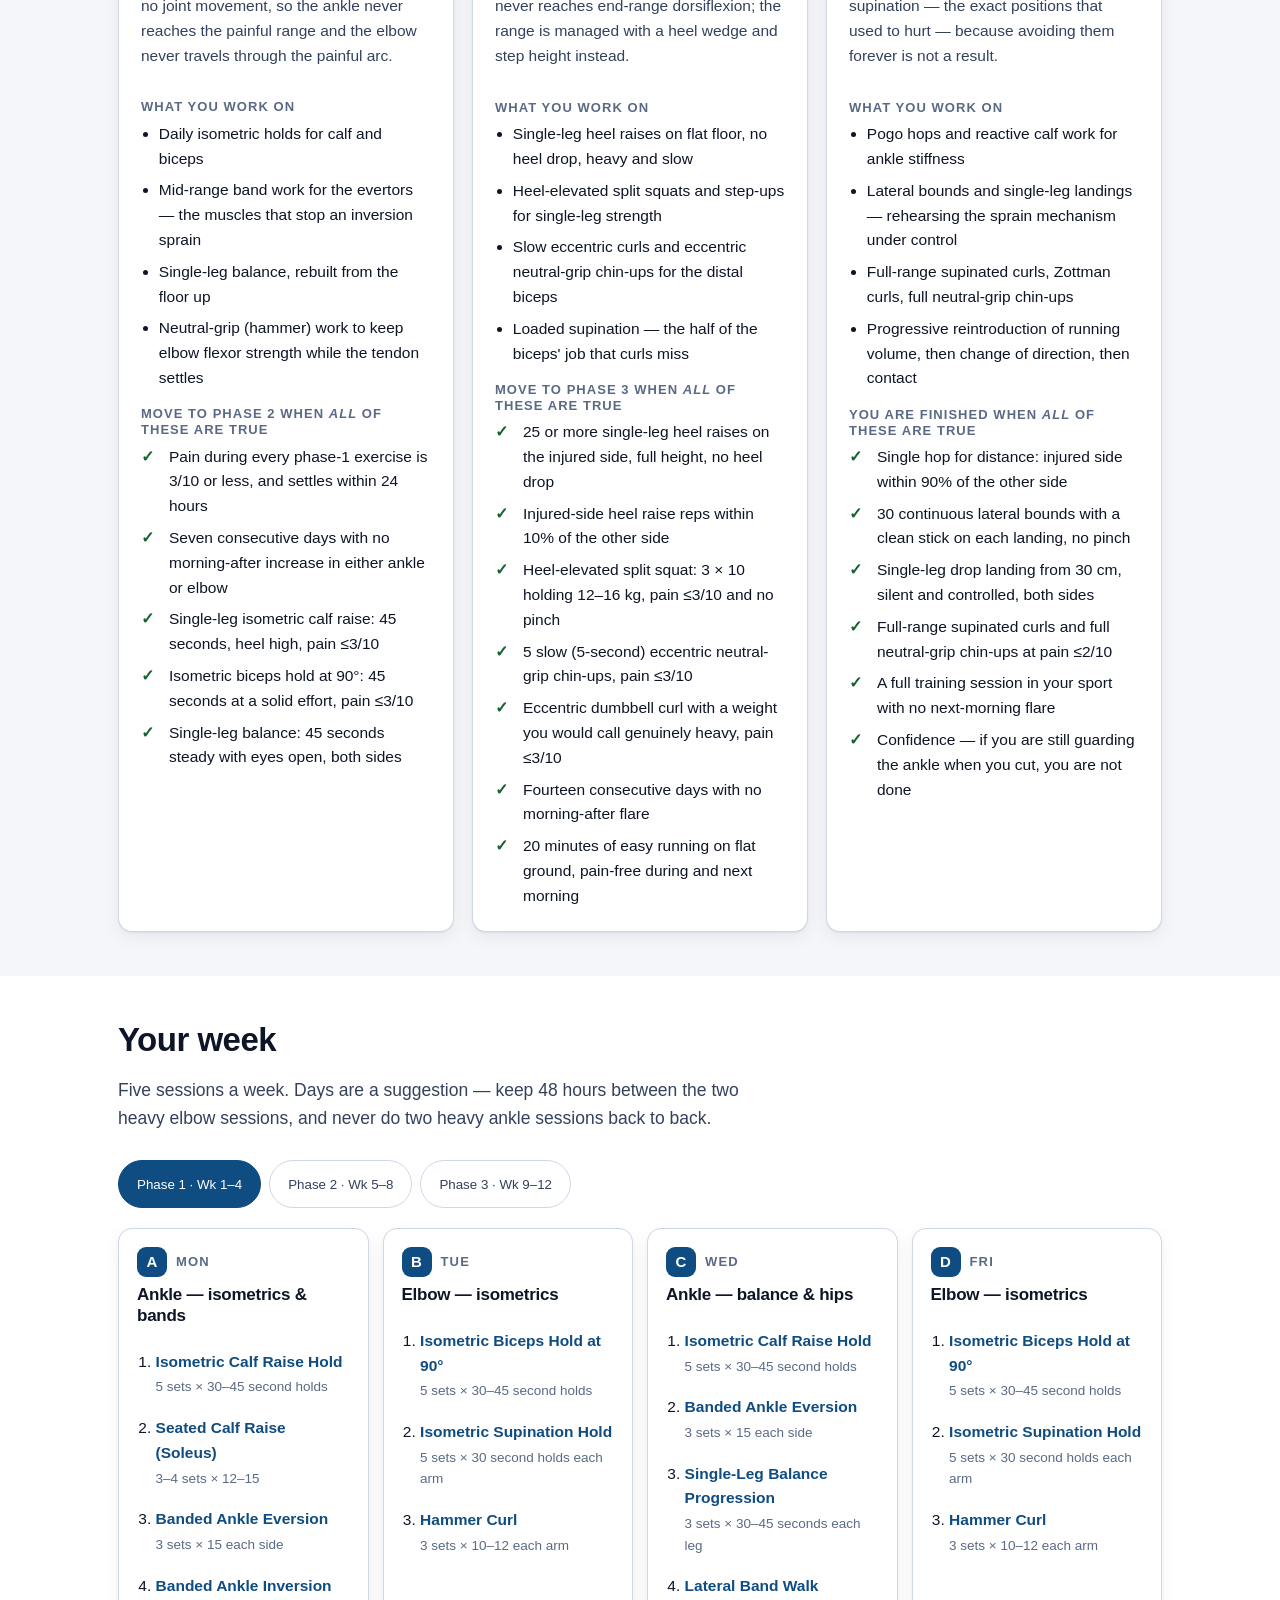
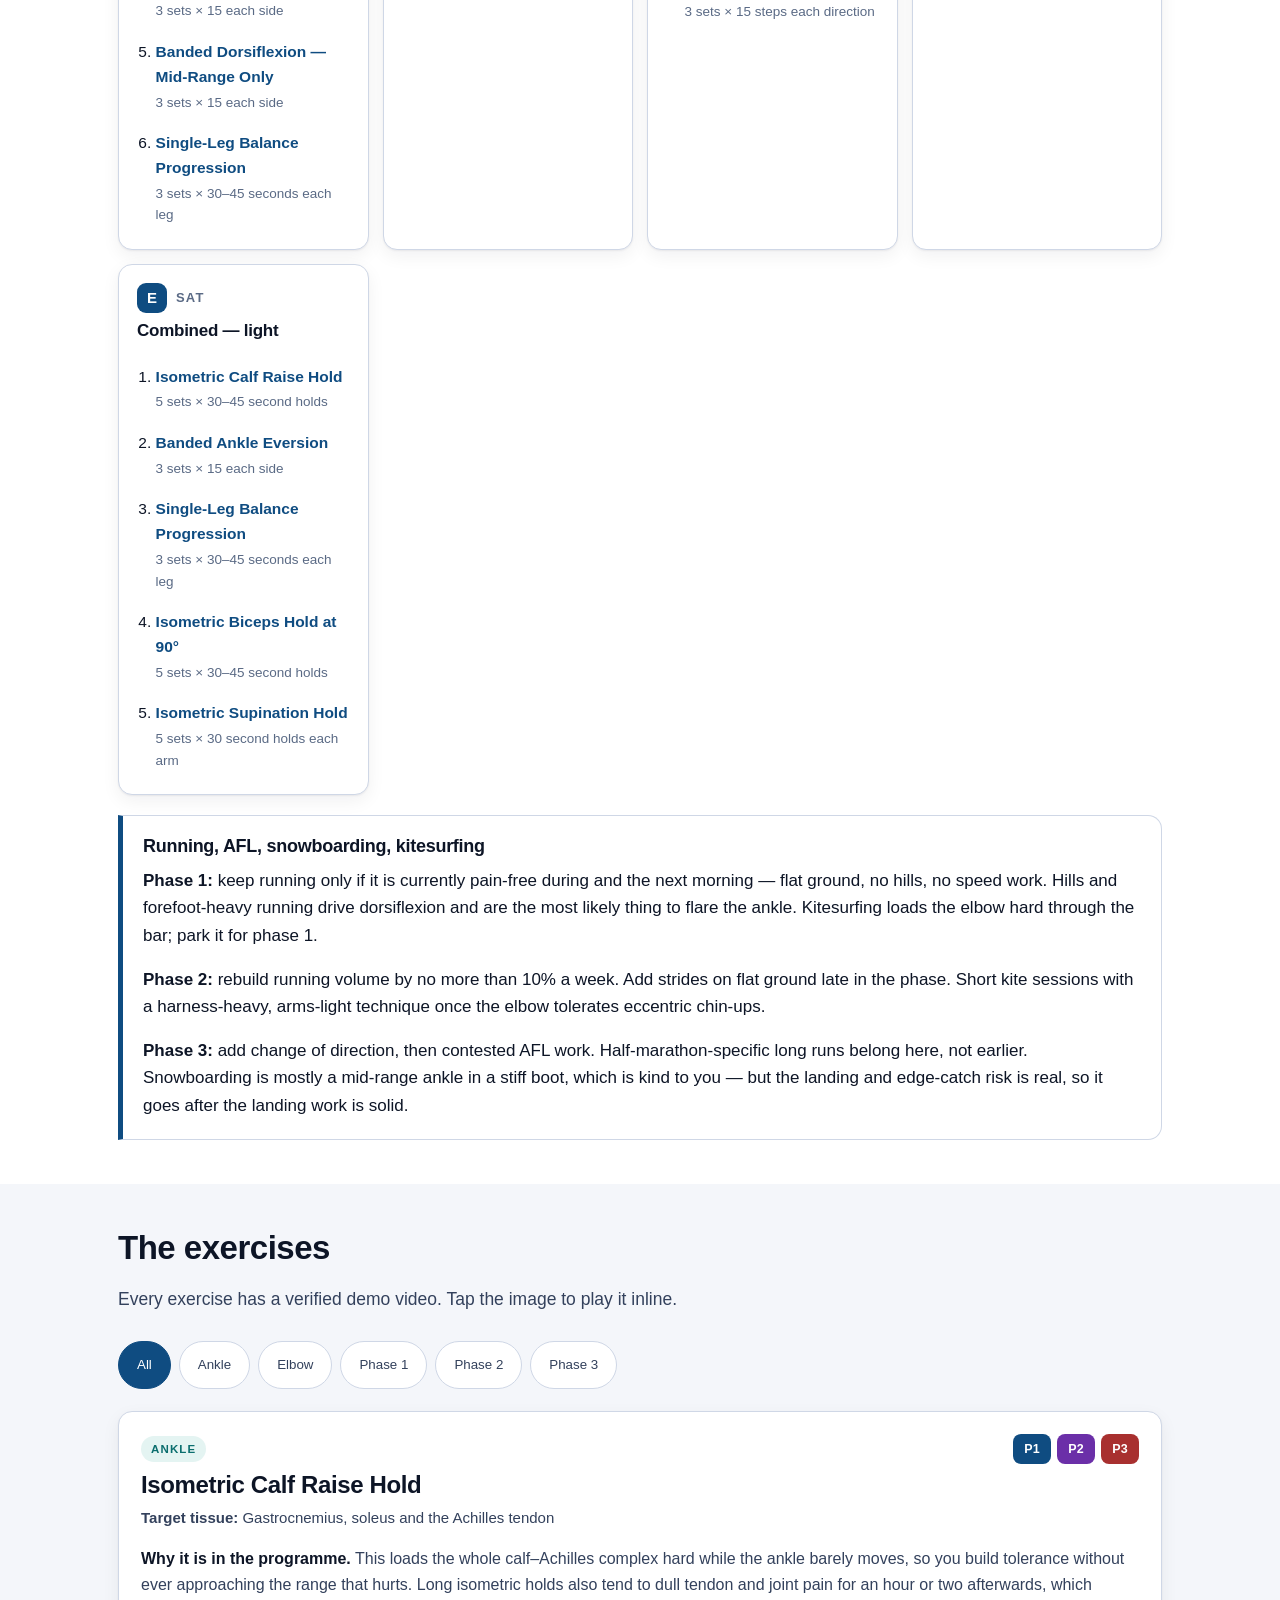
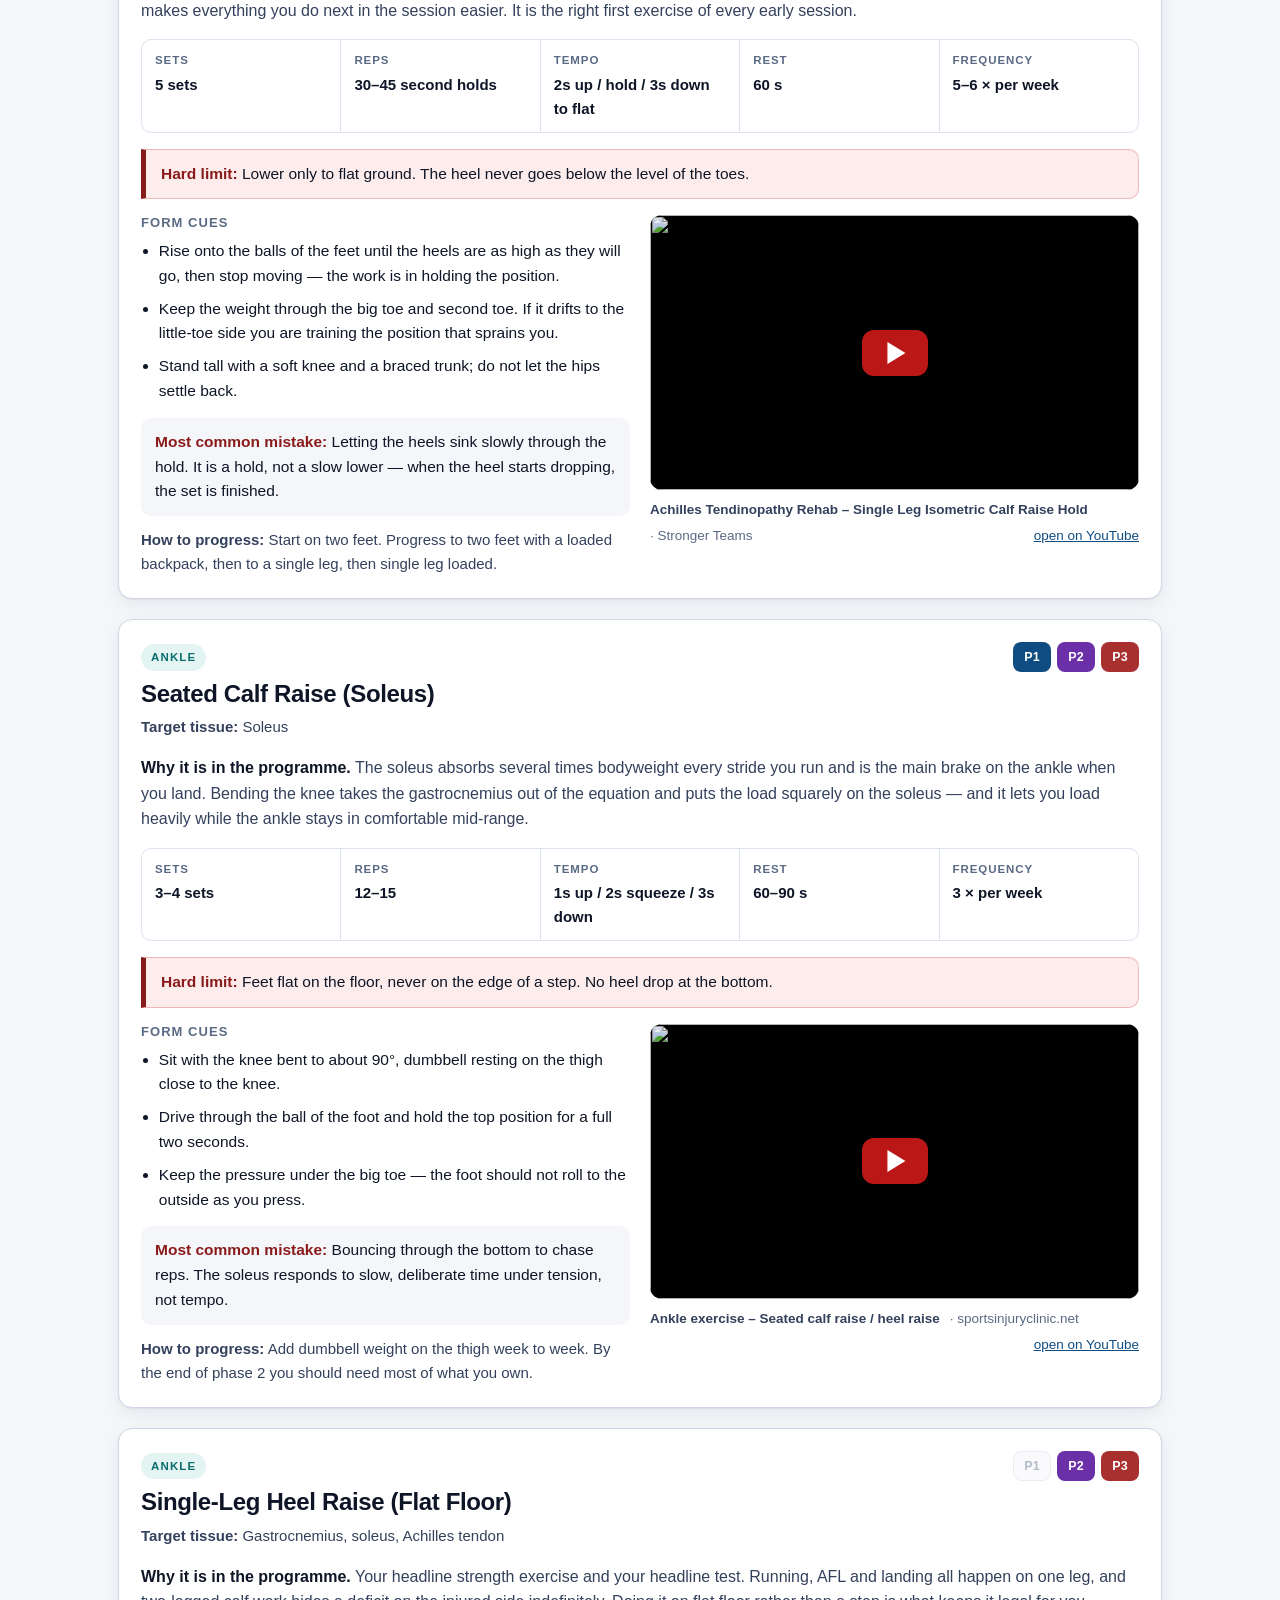
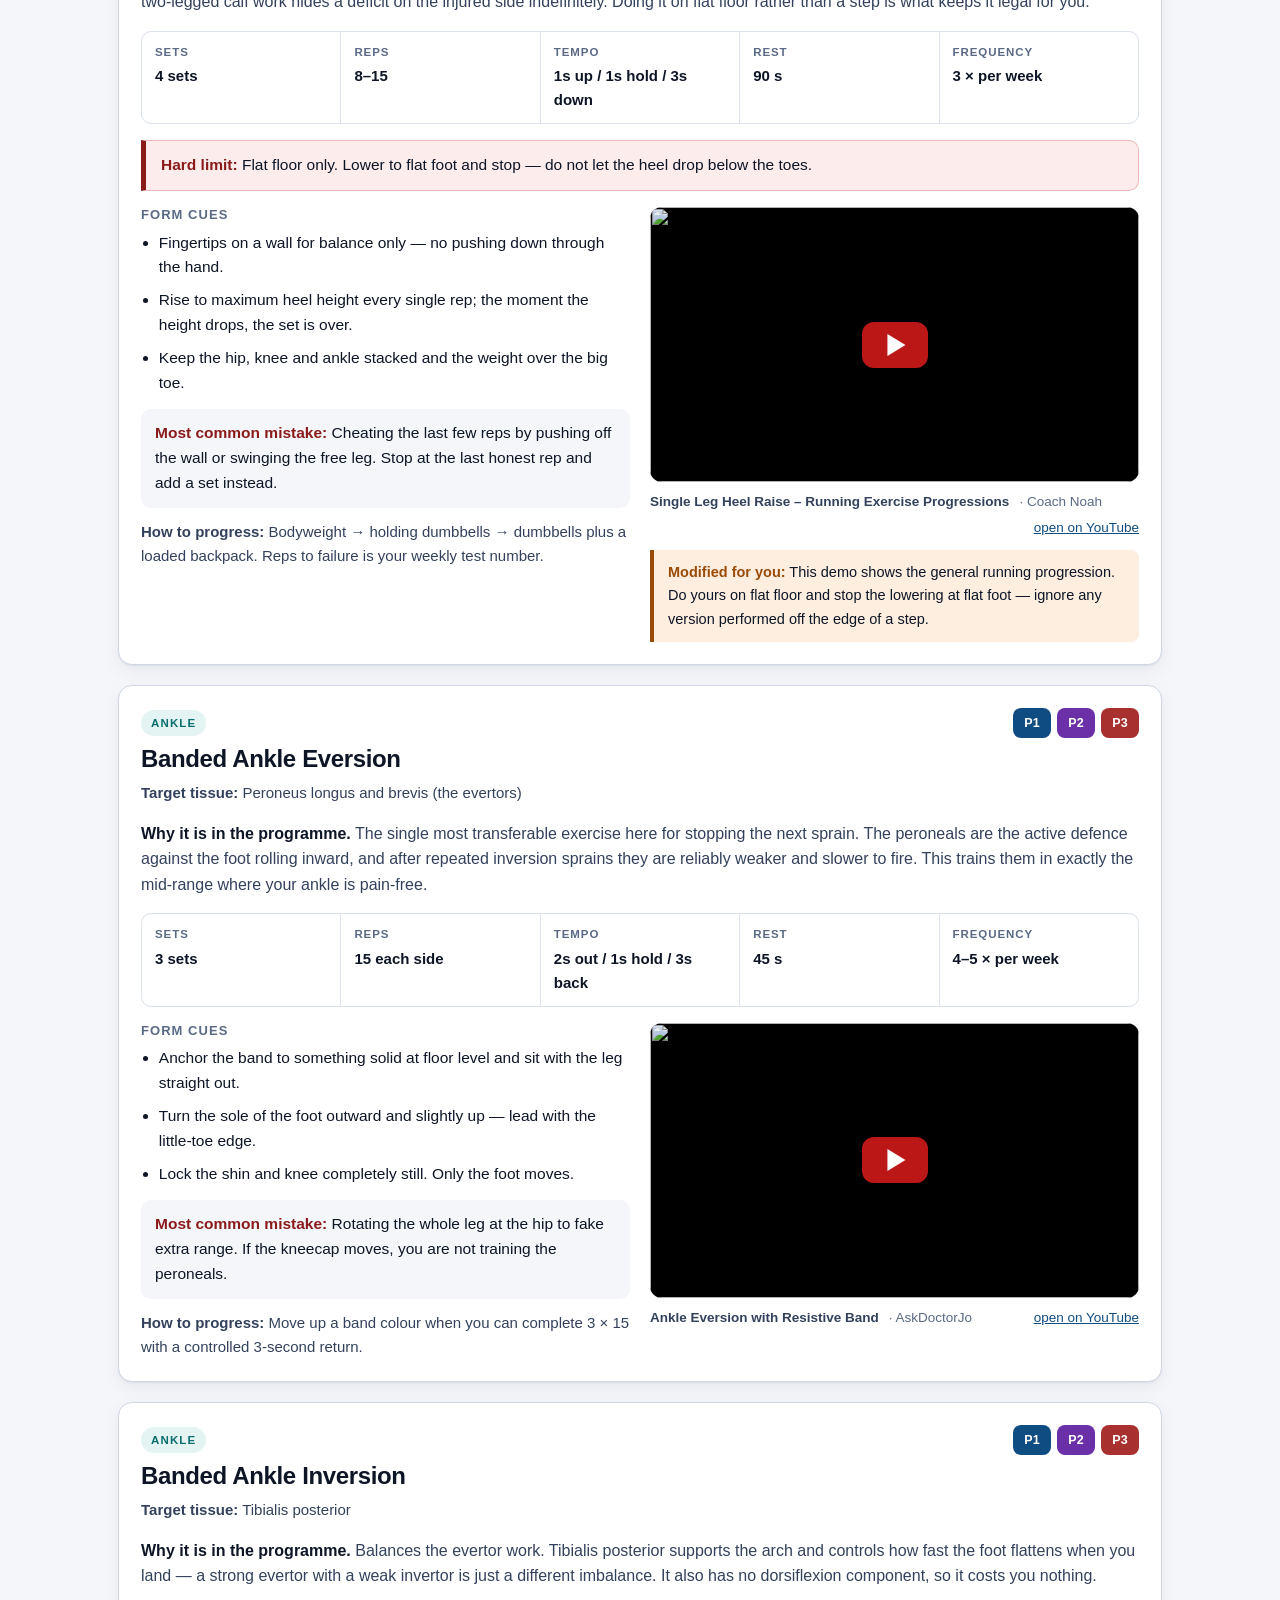
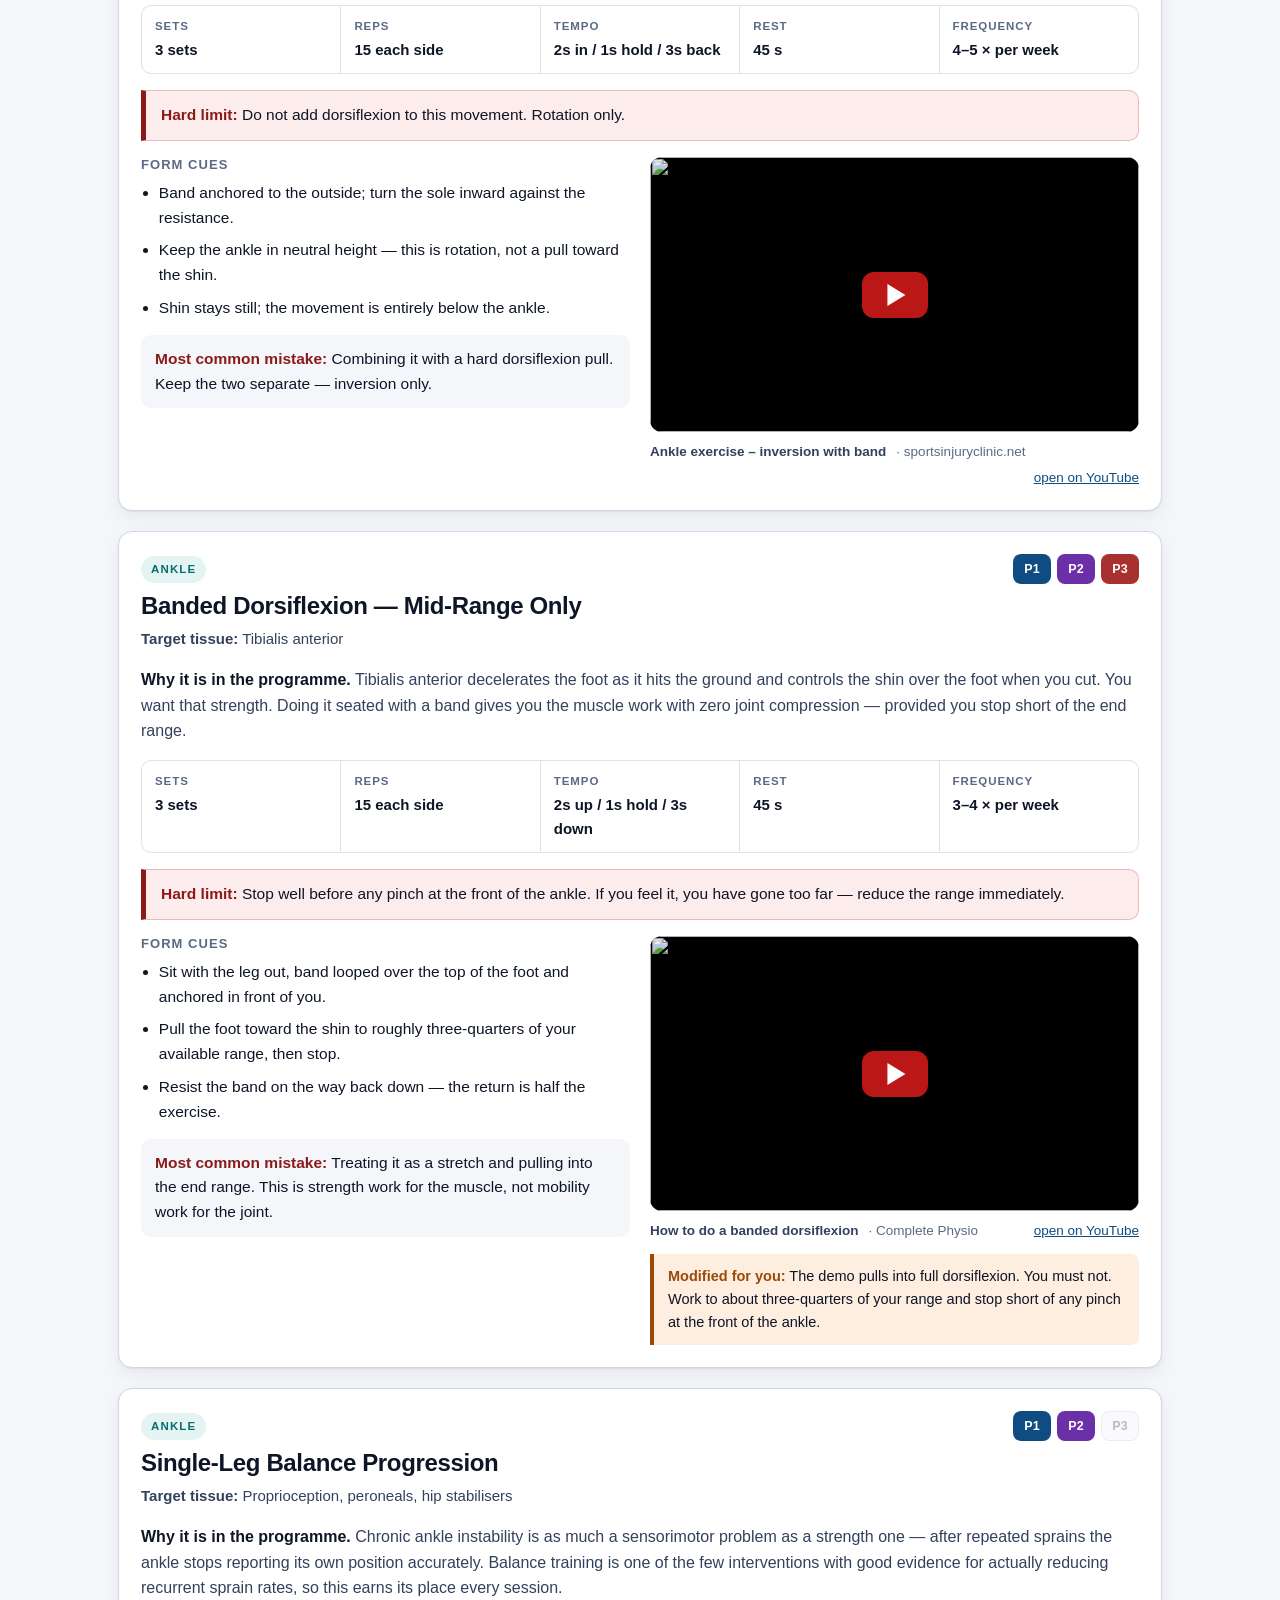
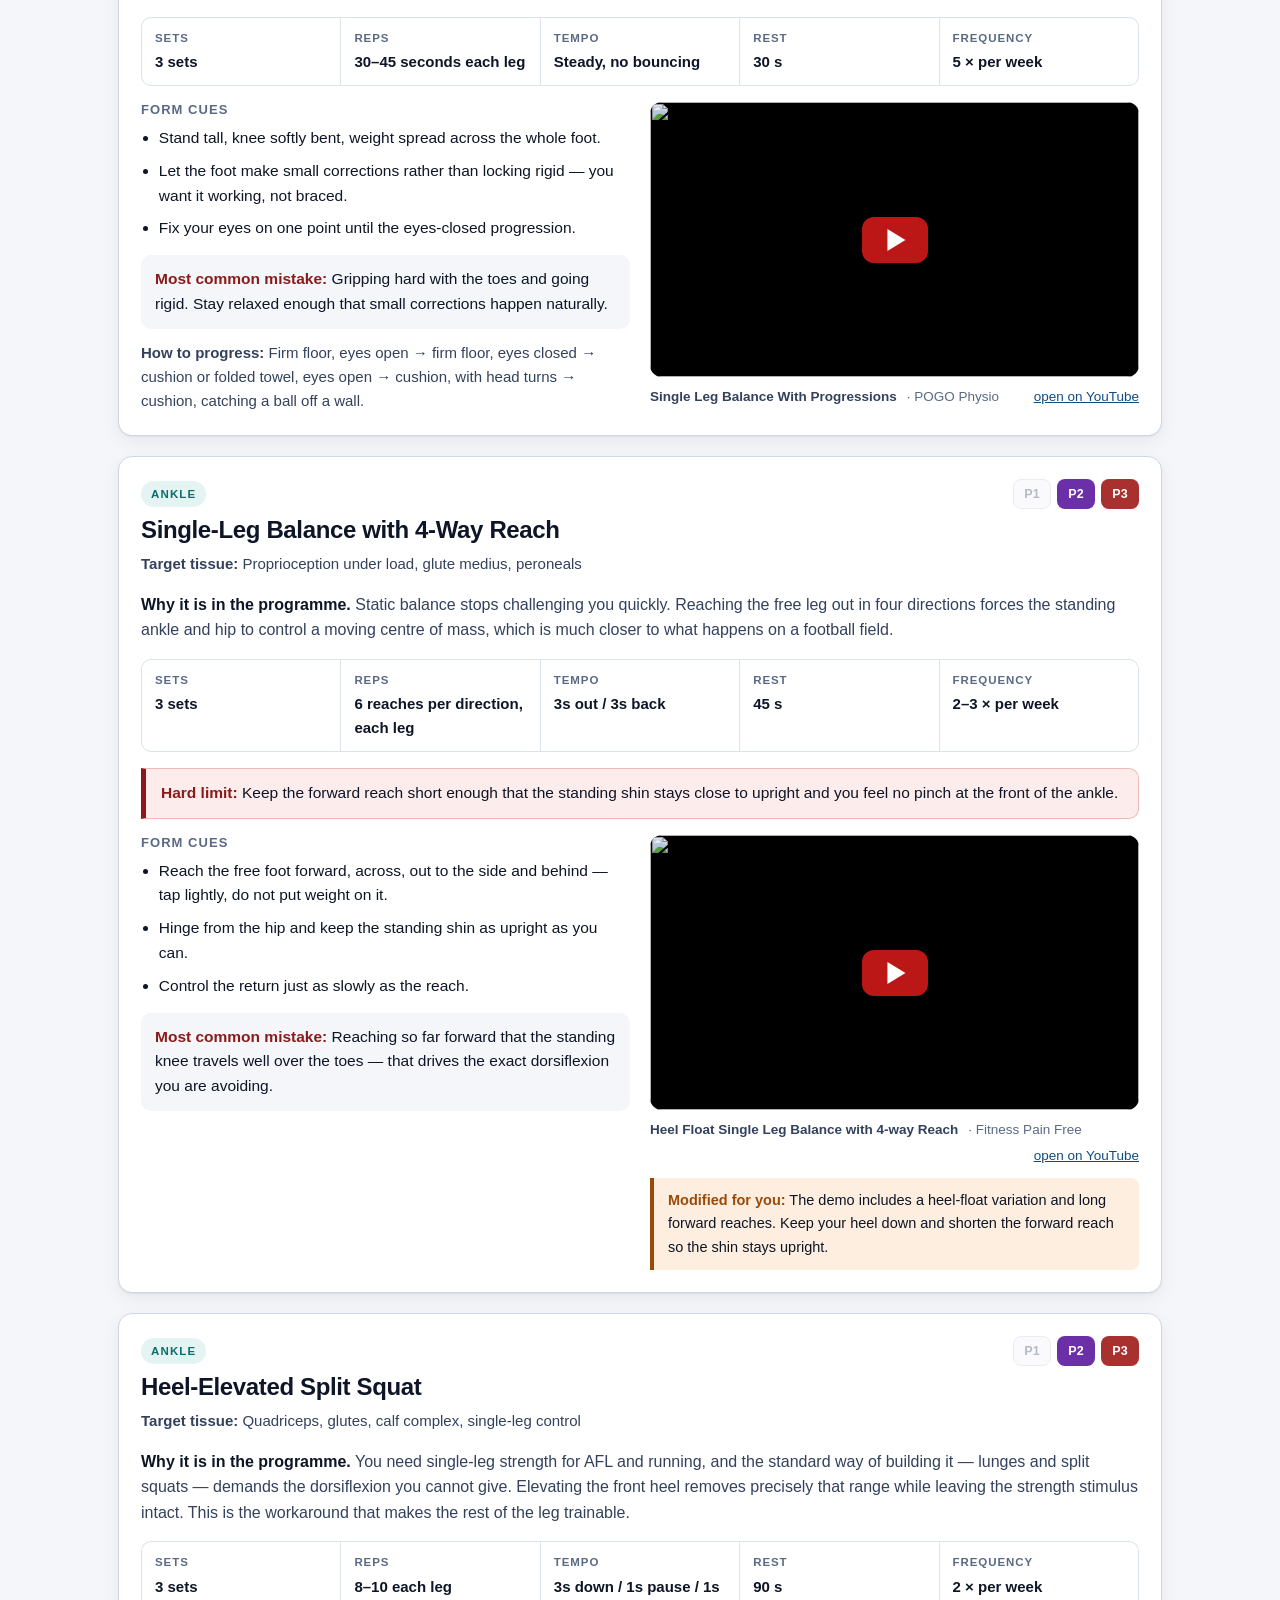
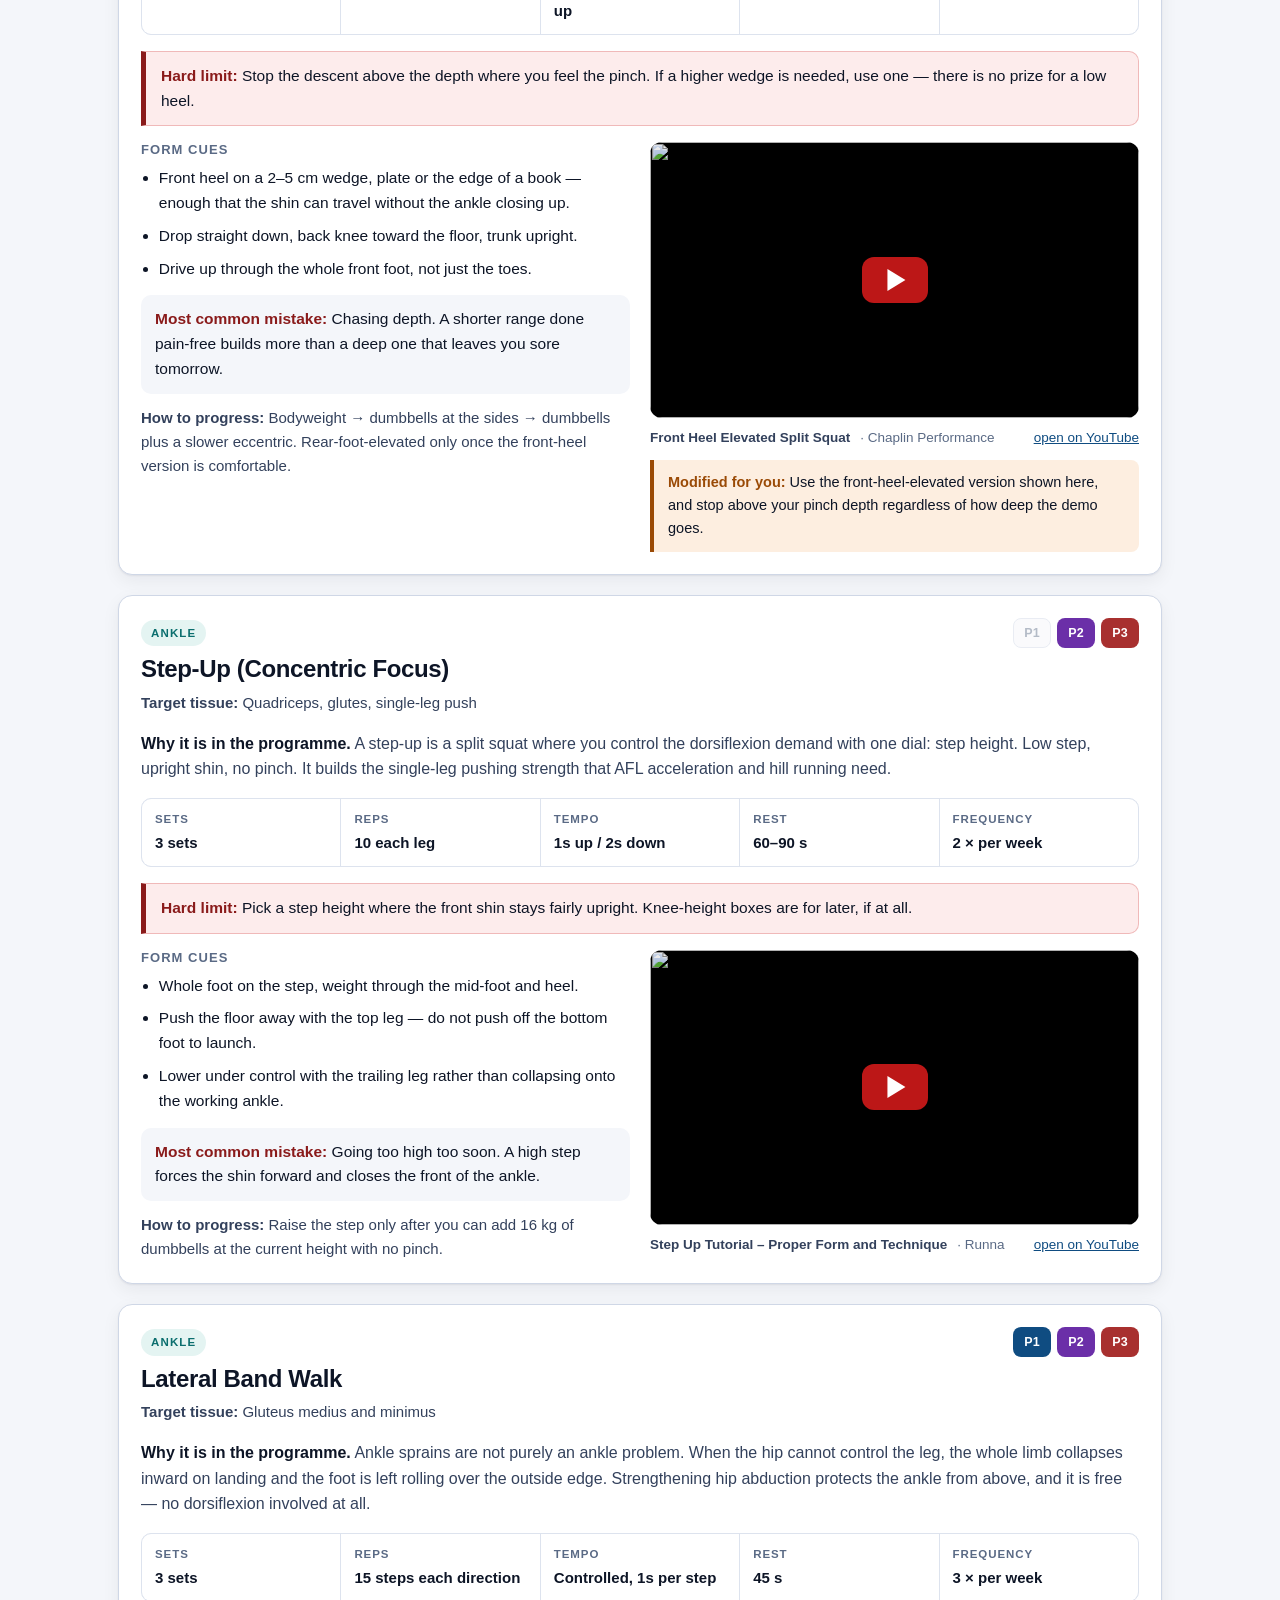
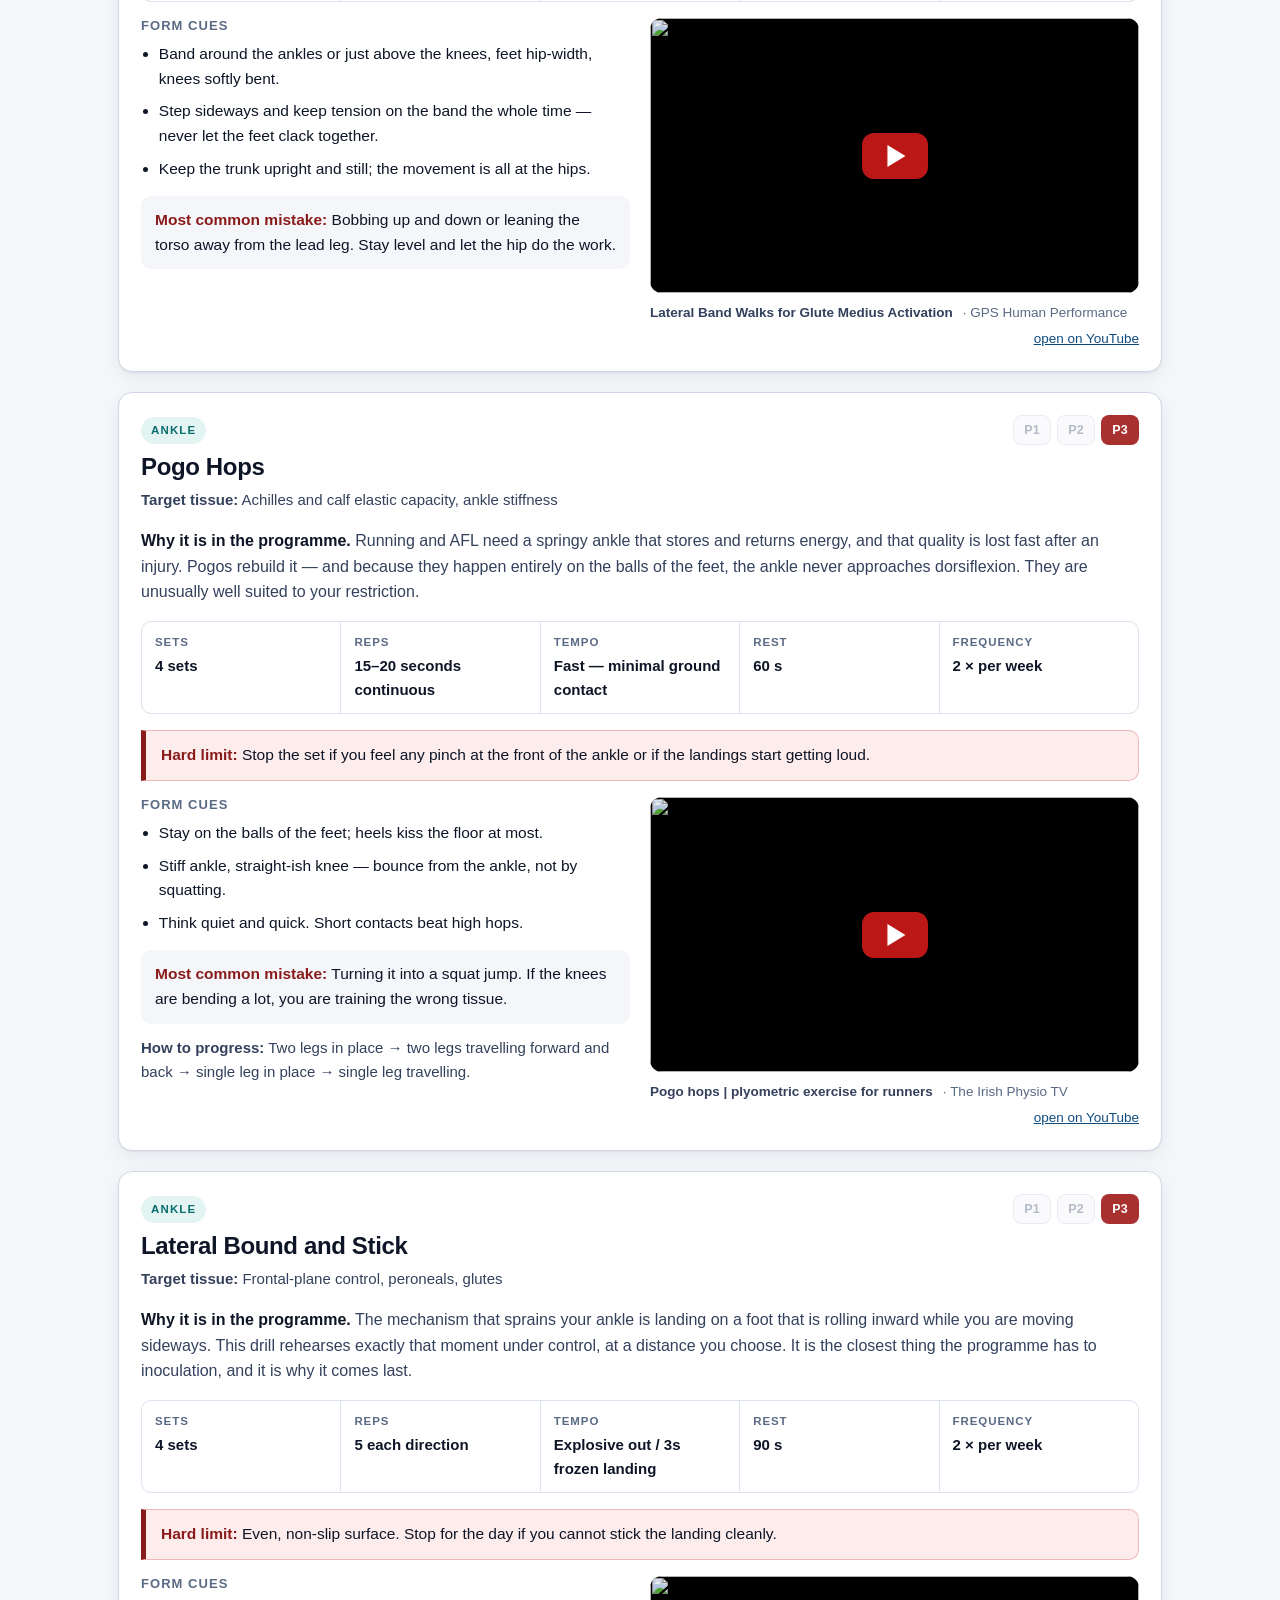
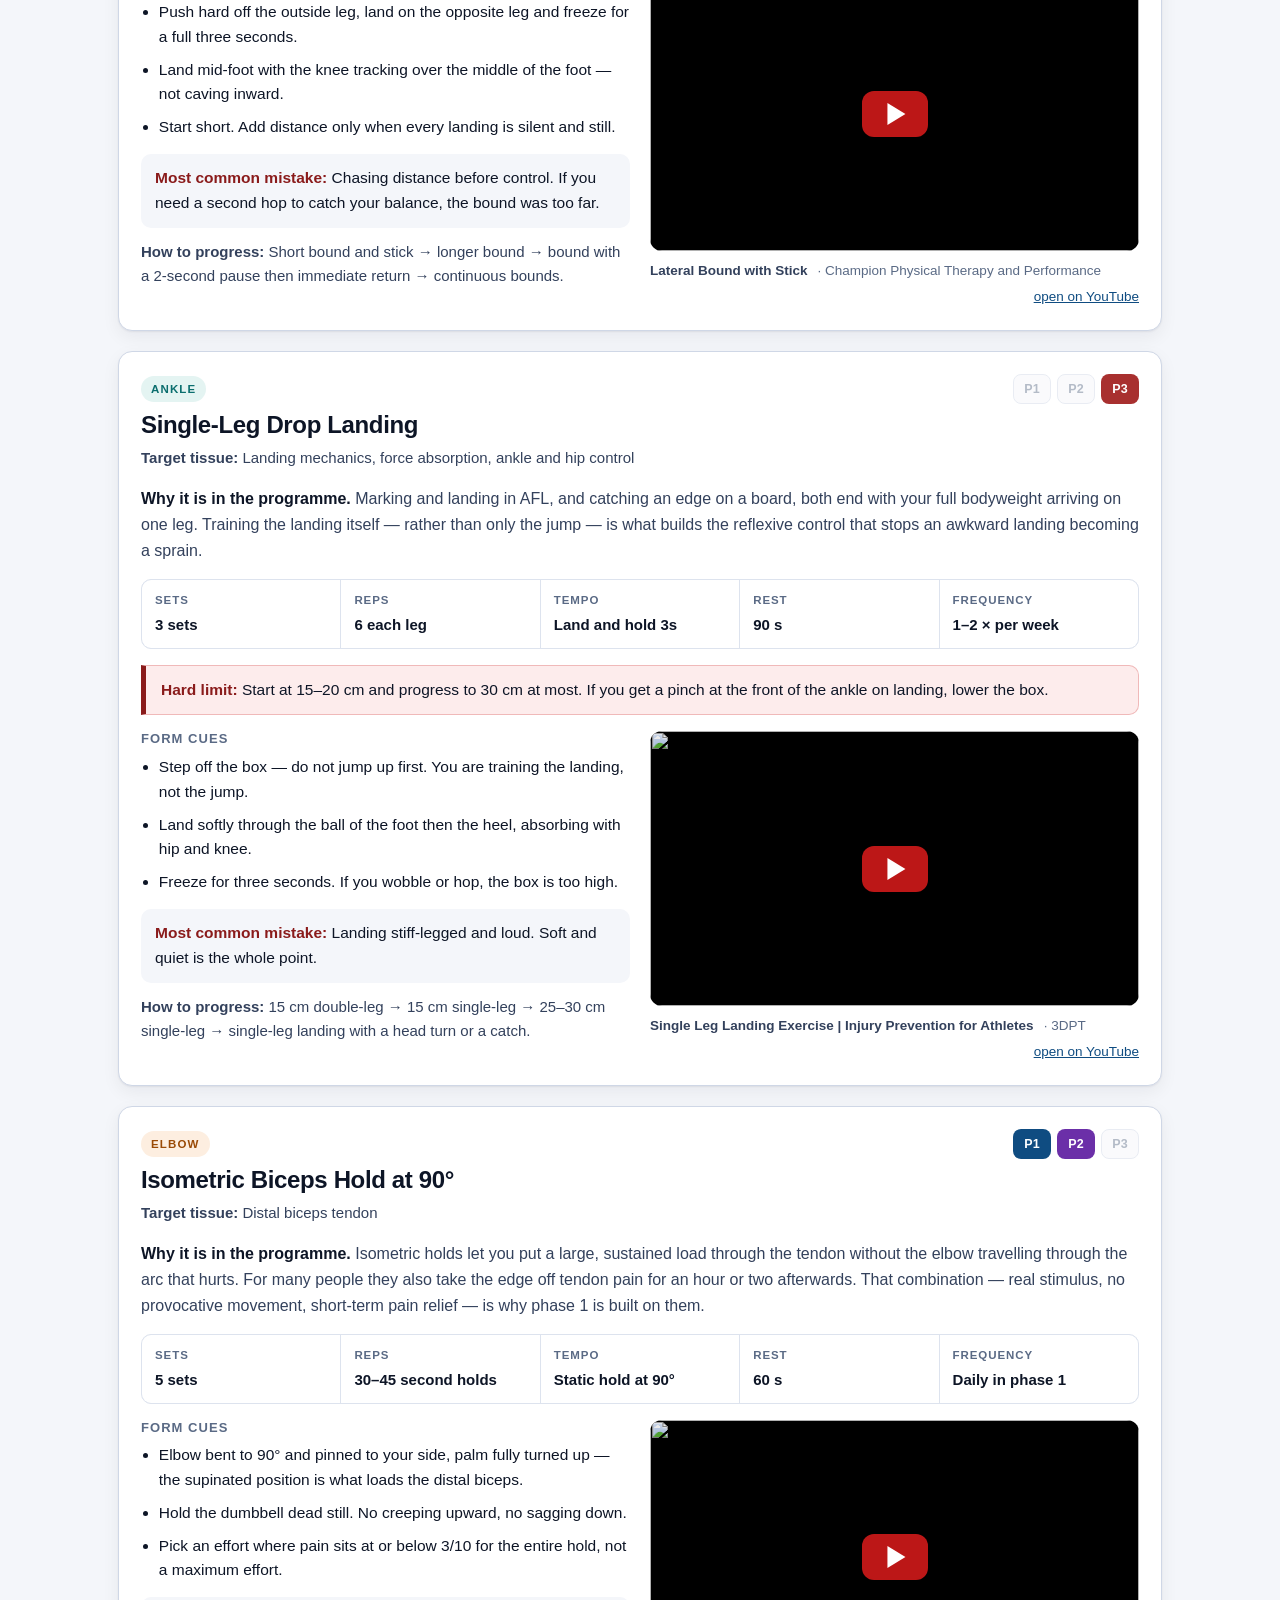
==== commit 79e002c5: "Remove the pain rule banner Phill asked for this block to go. Removes the .painbar markup from index" ====
--- a/index.html
+++ b/index.html
@@ -20,18 +20,6 @@
     <p class="sub">Anterior ankle impingement &middot; Distal biceps tendinopathy</p>
   </div>
 </header>
-
-<div class="painbar" role="note" aria-label="Pain monitoring rule">
-  <div class="wrap">
-    <h2>The pain rule &mdash; read this before every session</h2>
-    <ol class="painrule">
-      <li><b>Up to 3/10 pain during an exercise is acceptable.</b> Rehab does not have to be pain-free.</li>
-      <li><b>It must settle within 24 hours.</b> Back to your normal baseline by the next day.</li>
-      <li><b>If it is worse the next morning, reduce the load.</b> Drop the weight, the reps, or the range at the next session &mdash; do not push through.</li>
-    </ol>
-    <p class="painnote">Morning stiffness or soreness that is <em>worse than yesterday</em> is the signal that matters. One bad day is information, not a failure &mdash; three in a row means the programme is too heavy.</p>
-  </div>
-</div>
 
 <nav class="nav" id="nav" aria-label="Section navigation">
   <div class="wrap navrow">
--- a/app.css
+++ b/app.css
@@ -49,13 +49,6 @@
 .kicker{margin:0 0 6px; text-transform:uppercase; letter-spacing:.14em; font-size:12px; font-weight:700; color:#a9cdf0}
 .hdr h1{margin:0; font-size:clamp(30px,8vw,46px); font-weight:800; color:#fff}
 .hdr .sub{margin:8px 0 0; color:#cfe2f6; font-size:16px}
-
-/* ============ pain rule banner ============ */
-.painbar{background:var(--warn-bg); border-bottom:3px solid var(--warn-line); padding:22px 0}
-.painbar h2{font-size:clamp(19px,4.6vw,23px); color:var(--warn); margin-bottom:.5em}
-.painrule{margin:0; padding-left:1.15em; display:grid; gap:10px}
-.painrule li{font-size:16.5px; color:var(--ink)}
-.painnote{margin:14px 0 0; font-size:15px; color:var(--ink2)}
 
 /* ============ nav ============ */
 .nav{position:sticky; top:0; z-index:30; background:var(--bg); border-bottom:1px solid var(--line); box-shadow:0 2px 10px rgba(13,21,38,.05)}
